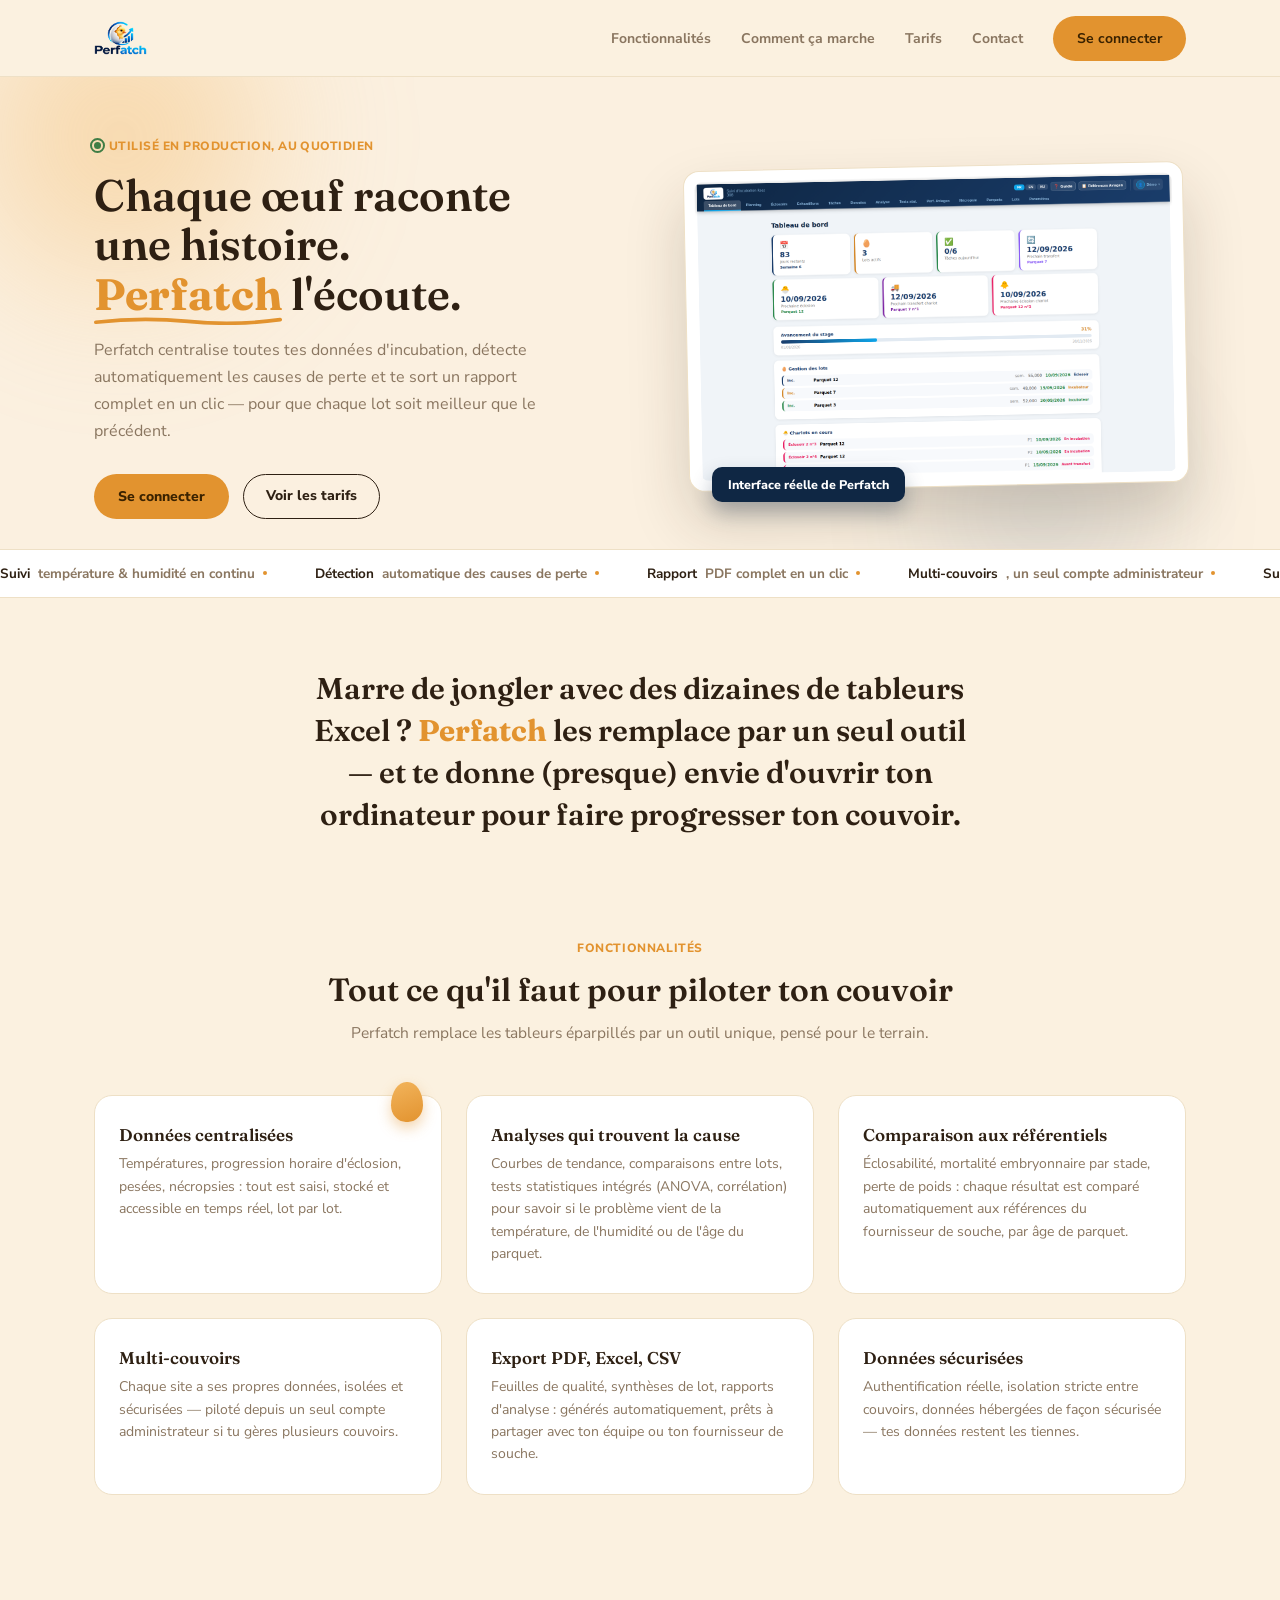
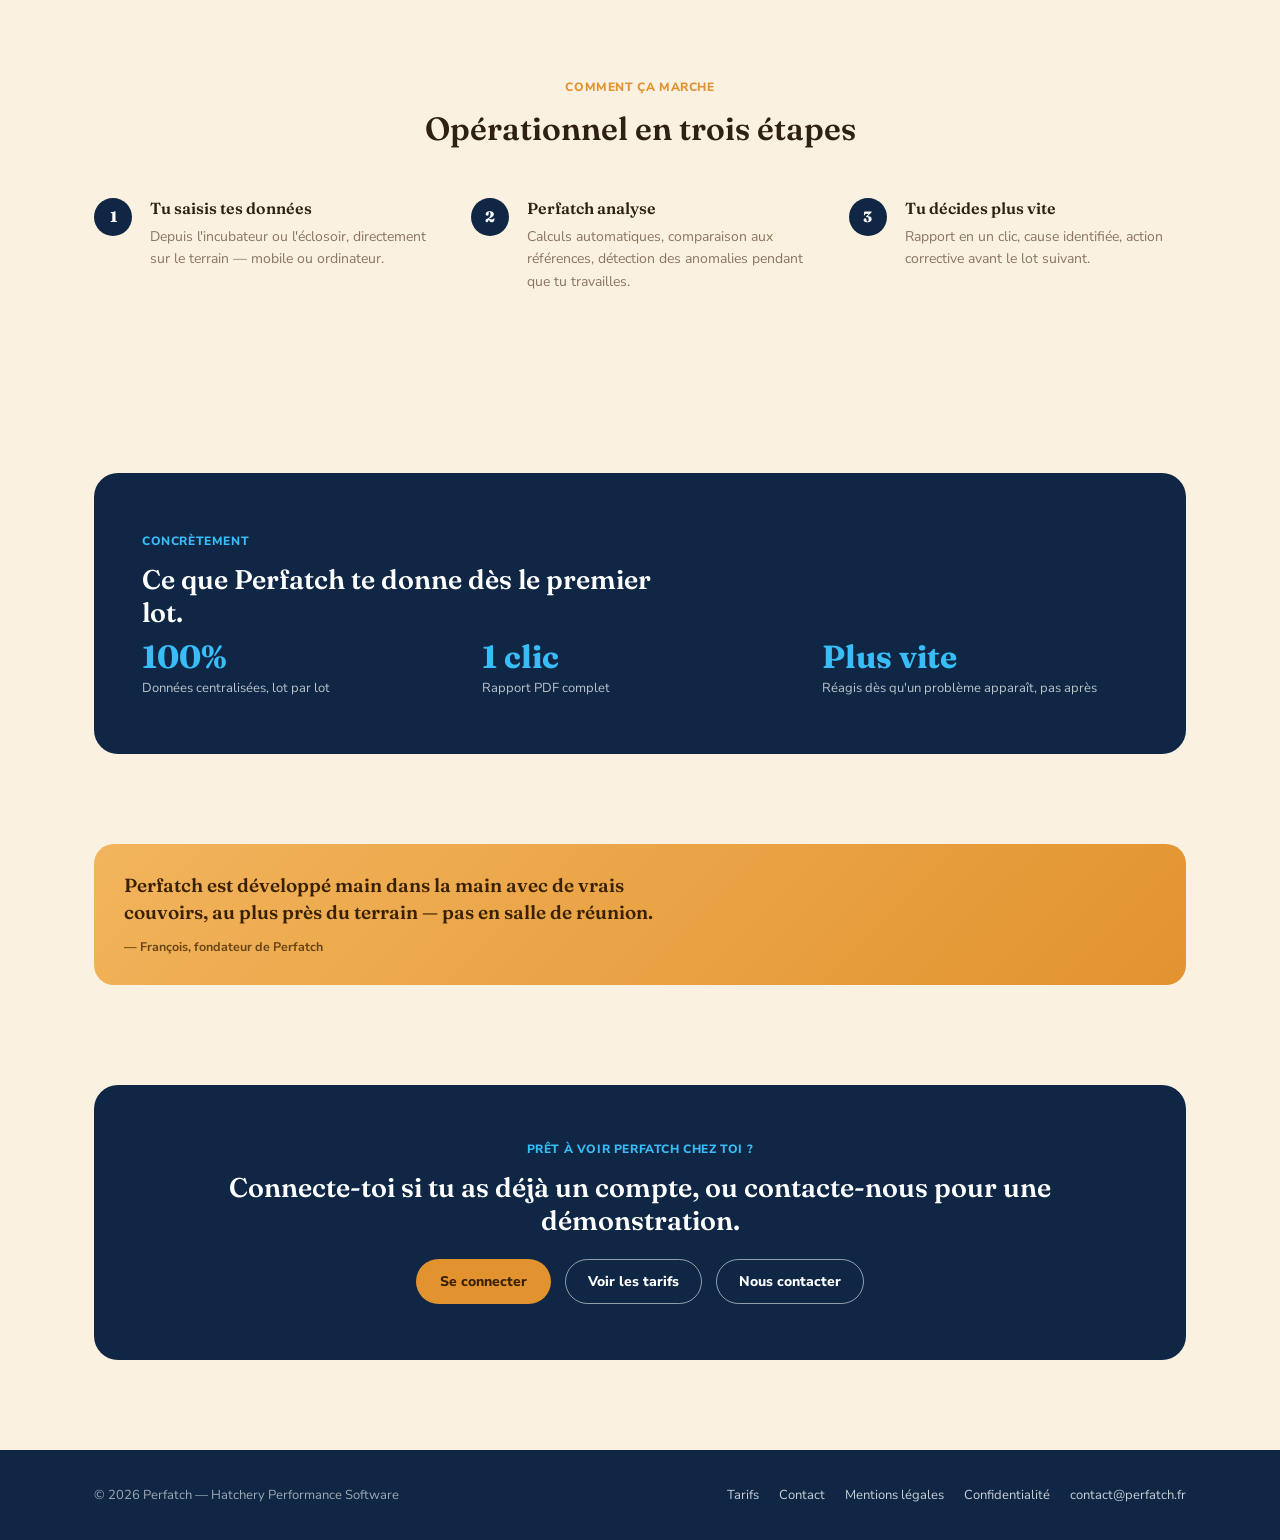
==== index.html @ d5c7ada2 "Recadre la vidéo hero (bandes noires supprimées) et allège le voile Les bandes noires étaient incrus" ====
<!DOCTYPE html>
<html lang="fr">
<head>
<meta charset="UTF-8" />
<meta name="viewport" content="width=device-width, initial-scale=1.0" />
<title>Perfatch — Logiciel de performance pour couvoirs</title>
<meta name="description" content="Perfatch aide les couvoirs à piloter leur éclosabilité, détecter les causes de perte et améliorer leur rentabilité." />
<link rel="icon" type="image/png" href="/assets/logo/favicon.png" />
<link rel="preconnect" href="https://fonts.googleapis.com">
<link rel="stylesheet" href="https://fonts.googleapis.com/css2?family=Fraunces:opsz,wght@9..144,500;9..144,600;9..144,700&family=Nunito+Sans:wght@400;600;700;800&display=swap">
<link rel="stylesheet" href="/assets/css/site.css">
<style>
  .hero{position:relative;padding:56px 0 30px;overflow:hidden;}
  .hero-video{position:absolute;top:50%;left:50%;width:100%;height:100%;object-fit:cover;transform:translate(-50%,-50%) scale(1.2);z-index:0;}
  .hero-overlay{position:absolute;inset:0;background:rgba(251,241,224,0.55);z-index:1;}
  .hero-grid{display:grid;grid-template-columns:1.05fr 0.95fr;gap:40px;align-items:center;position:relative;z-index:3;}
  .glow{position:absolute;border-radius:50%;filter:blur(60px);z-index:2;opacity:.5;pointer-events:none;}
  .glow-1{width:440px;height:440px;background:radial-gradient(circle, var(--amber2) 0%, transparent 70%);top:-160px;left:-100px;}
  .glow-2{width:320px;height:320px;background:radial-gradient(circle, var(--navy2) 0%, transparent 72%);bottom:-120px;right:6%;opacity:.16;}
  .hero h1{font-weight:600;font-size:44px;line-height:1.12;margin:16px 0 18px 0;max-width:540px;text-wrap:balance;}
  .hero h1 .hl{position:relative;color:var(--amber);font-weight:700;}
  .hero h1 .hl svg{position:absolute;left:0;bottom:-4px;width:100%;height:9px;}
  .hero .lead{font-size:16px;line-height:1.7;color:var(--sub);max-width:460px;margin:0 0 28px 0;}
  .hero .cta-row{display:flex;gap:14px;flex-wrap:wrap;}
  .shot-wrap{position:relative;}
  .shot{background:var(--surface);border:1px solid var(--line);border-radius:16px;padding:10px;box-shadow:0 30px 60px rgba(46,32,19,0.18);transform:rotate(-1.2deg);}
  .shot img{width:100%;display:block;border-radius:9px;}
  .shot-badge{position:absolute;bottom:-16px;left:26px;background:var(--navy);color:#fff;font-weight:800;font-size:12.5px;padding:9px 16px;border-radius:10px;box-shadow:0 10px 20px rgba(15,39,68,0.3);}

  .features{display:grid;grid-template-columns:repeat(3,1fr);gap:24px;}
  .steps{display:grid;grid-template-columns:repeat(3,1fr);gap:40px;margin-top:10px;}
  .step{position:relative;padding-left:56px;}
  .step .num{position:absolute;left:0;top:0;width:38px;height:38px;border-radius:50%;background:var(--navy);color:#fff;display:flex;align-items:center;justify-content:center;font-weight:800;font-size:15px;font-family:'Fraunces',serif;}
  .step h4{font-size:16px;font-weight:600;color:var(--ink);margin:0 0 8px 0;font-family:'Fraunces',serif;}
  .step p{color:var(--sub);font-size:14px;line-height:1.6;margin:0;}

  .band .stats{display:grid;grid-template-columns:repeat(3,1fr);gap:24px;margin-top:8px;}
  .band .stat b{display:block;font-family:'Fraunces',serif;font-weight:700;font-size:32px;color:var(--cyan);}
  .band .stat span{font-size:13px;color:rgba(255,255,255,0.72);}

  @media (max-width:860px){
    .hero-grid{grid-template-columns:1fr;}
    .hero h1{font-size:32px;}
    .shot{transform:none;margin-top:8px;}
    .features,.steps{grid-template-columns:1fr;}
    .band .stats{grid-template-columns:1fr;gap:20px;}
  }
</style>
</head>
<body>

<header class="site-hd">
  <div class="wrap">
    <a class="logo" href="#top">
      <img src="/assets/logo/logo-header.png" alt="Perfatch" />
    </a>
    <nav class="links" id="navLinks">
      <a href="#fonctionnalites">Fonctionnalités</a>
      <a href="#comment-ca-marche">Comment ça marche</a>
      <a href="/tarifs.html">Tarifs</a>
      <a href="/contact.html">Contact</a>
      <a class="btn-warm" href="https://perfatch.fr">Se connecter</a>
    </nav>
    <button class="navToggle" id="navToggle" aria-label="Menu">☰</button>
  </div>
</header>

<div id="top" class="hero">
  <video class="hero-video" id="heroVideo" autoplay muted loop playsinline>
    <source src="/assets/hero-video.mp4" type="video/mp4" />
  </video>
  <div class="hero-overlay"></div>
  <div class="glow glow-1"></div>
  <div class="glow glow-2"></div>
  <div class="wrap hero-grid">
    <div>
      <span class="tag-live"><span class="live-dot"></span>Utilisé en production, au quotidien</span>
      <h1>Chaque œuf raconte une histoire. <span class="hl">Perfatch<svg viewBox="0 0 200 10" preserveAspectRatio="none"><path d="M2,7 Q50,1 100,6 T198,4" fill="none" stroke="#E2932F" stroke-width="4" stroke-linecap="round"/></svg></span> l'écoute.</h1>
      <p class="lead">Perfatch centralise toutes tes données d'incubation, détecte automatiquement les causes de perte et te sort un rapport complet en un clic — pour que chaque lot soit meilleur que le précédent.</p>
      <div class="cta-row">
        <a class="btn-warm" href="https://perfatch.fr">Se connecter</a>
        <a class="btn-outline" href="/tarifs.html">Voir les tarifs</a>
      </div>
    </div>
    <div class="shot-wrap reveal">
      <div class="shot"><img src="/assets/screenshots/dashboard.png" alt="Tableau de bord Perfatch" /></div>
      <div class="shot-badge">Interface réelle de Perfatch</div>
    </div>
  </div>
</div>

<div class="marquee">
  <div class="marquee-track">
    <span><b>Suivi</b> température &amp; humidité en continu<span class="dot-sep"></span></span>
    <span><b>Détection</b> automatique des causes de perte<span class="dot-sep"></span></span>
    <span><b>Rapport</b> PDF complet en un clic<span class="dot-sep"></span></span>
    <span><b>Multi-couvoirs</b>, un seul compte administrateur<span class="dot-sep"></span></span>
    <span><b>Suivi</b> température &amp; humidité en continu<span class="dot-sep"></span></span>
    <span><b>Détection</b> automatique des causes de perte<span class="dot-sep"></span></span>
    <span><b>Rapport</b> PDF complet en un clic<span class="dot-sep"></span></span>
    <span><b>Multi-couvoirs</b>, un seul compte administrateur<span class="dot-sep"></span></span>
  </div>
</div>

<section style="padding:70px 0 10px;">
  <div class="wrap" style="max-width:820px;">
    <h2 class="reveal" style="text-align:center;font-size:30px;font-weight:600;line-height:1.4;margin:0;text-wrap:balance;">
      Marre de jongler avec des dizaines de tableurs Excel ? <span style="color:var(--amber);font-weight:700;">Perfatch</span> les remplace par un seul outil — et te donne (presque) envie d'ouvrir ton ordinateur pour faire progresser ton couvoir.
    </h2>
  </div>
</section>

<section id="fonctionnalites">
  <div class="wrap">
    <div class="section-head reveal">
      <span class="eyebrow">Fonctionnalités</span>
      <h2>Tout ce qu'il faut pour piloter ton couvoir</h2>
      <p>Perfatch remplace les tableurs éparpillés par un outil unique, pensé pour le terrain.</p>
    </div>
    <div class="features">
      <div class="card reveal" style="transition-delay:0ms;">
        <div class="egg-accent"></div>
        <h3>Données centralisées</h3>
        <p>Températures, progression horaire d'éclosion, pesées, nécropsies : tout est saisi, stocké et accessible en temps réel, lot par lot.</p>
      </div>
      <div class="card reveal" style="transition-delay:80ms;">
        <h3>Analyses qui trouvent la cause</h3>
        <p>Courbes de tendance, comparaisons entre lots, tests statistiques intégrés (ANOVA, corrélation) pour savoir si le problème vient de la température, de l'humidité ou de l'âge du parquet.</p>
      </div>
      <div class="card reveal" style="transition-delay:160ms;">
        <h3>Comparaison aux référentiels</h3>
        <p>Éclosabilité, mortalité embryonnaire par stade, perte de poids : chaque résultat est comparé automatiquement aux références du fournisseur de souche, par âge de parquet.</p>
      </div>
      <div class="card reveal" style="transition-delay:0ms;">
        <h3>Multi-couvoirs</h3>
        <p>Chaque site a ses propres données, isolées et sécurisées — piloté depuis un seul compte administrateur si tu gères plusieurs couvoirs.</p>
      </div>
      <div class="card reveal" style="transition-delay:80ms;">
        <h3>Export PDF, Excel, CSV</h3>
        <p>Feuilles de qualité, synthèses de lot, rapports d'analyse : générés automatiquement, prêts à partager avec ton équipe ou ton fournisseur de souche.</p>
      </div>
      <div class="card reveal" style="transition-delay:160ms;">
        <h3>Données sécurisées</h3>
        <p>Authentification réelle, isolation stricte entre couvoirs, données hébergées de façon sécurisée — tes données restent les tiennes.</p>
      </div>
    </div>
  </div>
</section>

<section id="comment-ca-marche">
  <div class="wrap">
    <div class="section-head reveal">
      <span class="eyebrow">Comment ça marche</span>
      <h2>Opérationnel en trois étapes</h2>
    </div>
    <div class="steps">
      <div class="step reveal" style="transition-delay:0ms;">
        <div class="num">1</div>
        <h4>Tu saisis tes données</h4>
        <p>Depuis l'incubateur ou l'éclosoir, directement sur le terrain — mobile ou ordinateur.</p>
      </div>
      <div class="step reveal" style="transition-delay:90ms;">
        <div class="num">2</div>
        <h4>Perfatch analyse</h4>
        <p>Calculs automatiques, comparaison aux références, détection des anomalies pendant que tu travailles.</p>
      </div>
      <div class="step reveal" style="transition-delay:180ms;">
        <div class="num">3</div>
        <h4>Tu décides plus vite</h4>
        <p>Rapport en un clic, cause identifiée, action corrective avant le lot suivant.</p>
      </div>
    </div>
  </div>
</section>

<section>
  <div class="wrap">
    <div class="band reveal">
      <span class="eyebrow">Concrètement</span>
      <h2 style="font-size:27px;max-width:520px;margin:0 0 8px 0;">Ce que Perfatch te donne dès le premier lot.</h2>
      <div class="stats">
        <div class="stat"><b>100%</b><span>Données centralisées, lot par lot</span></div>
        <div class="stat"><b>1 clic</b><span>Rapport PDF complet</span></div>
        <div class="stat"><b>Plus vite</b><span>Réagis dès qu'un problème apparaît, pas après</span></div>
      </div>
    </div>
  </div>
</section>

<section style="padding-top:0;">
  <div class="wrap">
    <div class="quote-box reveal">
      <p>Perfatch est développé main dans la main avec de vrais couvoirs, au plus près du terrain — pas en salle de réunion.</p>
      <span>— François, fondateur de Perfatch</span>
    </div>
  </div>
</section>

<section id="contact" style="padding-top:10px;">
  <div class="wrap">
    <div class="band reveal" style="text-align:center;">
      <span class="eyebrow" style="display:block;">Prêt à voir Perfatch chez toi ?</span>
      <h2 style="font-size:27px;margin:0 0 12px 0;">Connecte-toi si tu as déjà un compte, ou contacte-nous pour une démonstration.</h2>
      <div class="cta-row" style="justify-content:center;display:flex;gap:14px;flex-wrap:wrap;margin-top:22px;">
        <a class="btn-warm" href="https://perfatch.fr">Se connecter</a>
        <a class="btn-outline on-navy" href="/tarifs.html">Voir les tarifs</a>
        <a class="btn-outline on-navy" href="/contact.html">Nous contacter</a>
      </div>
    </div>
  </div>
</section>

<footer class="site-ft">
  <div class="wrap">
    <span>© <span class="js-year"></span> Perfatch — Hatchery Performance Software</span>
    <div style="display:flex;gap:20px;align-items:center;flex-wrap:wrap;">
      <a href="/tarifs.html">Tarifs</a>
      <a href="/contact.html">Contact</a>
      <a href="/mentions-legales.html">Mentions légales</a>
      <a href="/confidentialite.html">Confidentialité</a>
      <a href="mailto:contact@perfatch.fr">contact@perfatch.fr</a>
    </div>
  </div>
</footer>

<script src="/assets/js/site.js"></script>
<script>
  var heroVideo = document.getElementById('heroVideo');
  if (heroVideo) {
    heroVideo.playbackRate = 0.25;
    heroVideo.addEventListener('loadedmetadata', function(){ heroVideo.playbackRate = 0.25; });
  }
</script>
</body>
</html>
---- assets/css/site.css ----
:root{
  --bg:#FBF1E0; --surface:#FFFFFF; --ink:#2E2013; --sub:#8A7660;
  --line:#EEE0C6; --amber:#E2932F; --amber2:#F2B45C;
  --navy:#0F2744; --navy2:#1A3D6B; --cyan:#38BDF8; --good:#3F7D45;
  --danger:#B3432E;
}
*{box-sizing:border-box;}
html{scroll-behavior:smooth;}
body{
  margin:0; background:var(--bg); color:var(--ink);
  font-family:'Nunito Sans',system-ui,-apple-system,Arial,sans-serif;
  -webkit-font-smoothing:antialiased;
}
h1,h2,h3,h4{font-family:'Fraunces',serif;}
a{color:inherit;}
img{max-width:100%;display:block;}
.wrap{max-width:1140px;margin:0 auto;padding:0 24px;}

/* ---------- Reveal on scroll ---------- */
.reveal{opacity:0;transform:translateY(20px);transition:opacity .65s cubic-bezier(.22,.61,.36,1), transform .65s cubic-bezier(.22,.61,.36,1);}
.reveal.in{opacity:1;transform:translateY(0);}
@media (prefers-reduced-motion: reduce){
  .reveal{transition:none !important;opacity:1 !important;transform:none !important;}
}

/* ---------- Header ---------- */
header.site-hd{position:sticky;top:0;left:0;right:0;z-index:100;background:rgba(251,241,224,0.9);backdrop-filter:blur(10px);border-bottom:1px solid var(--line);}
header.site-hd .wrap{display:flex;align-items:center;justify-content:space-between;height:76px;}
.logo{display:flex;align-items:center;text-decoration:none;}
.logo img{height:34px;display:block;}
nav.links{display:flex;align-items:center;gap:30px;}
nav.links a{color:var(--sub);text-decoration:none;font-size:14px;font-weight:700;}
nav.links a:hover{color:var(--ink);}
.navToggle{display:none;background:none;border:none;color:var(--ink);font-size:24px;cursor:pointer;}

/* ---------- Buttons ---------- */
.btn-warm{background:var(--amber);color:#3A2200 !important;padding:13px 24px;border-radius:999px;font-weight:800;font-size:14px;text-decoration:none;display:inline-block;border:none;cursor:pointer;transition:background .15s, transform .15s;font-family:inherit;}
.btn-warm:hover{background:var(--amber2);transform:translateY(-1px);}
.btn-outline{border:1.5px solid var(--ink);color:var(--ink) !important;padding:11.5px 22px;border-radius:999px;font-weight:800;font-size:14px;text-decoration:none;display:inline-block;background:transparent;cursor:pointer;transition:background .15s;font-family:inherit;}
.btn-outline:hover{background:rgba(46,32,19,0.06);}
.btn-outline.on-navy{border-color:rgba(255,255,255,0.55);color:#fff !important;}
.btn-outline.on-navy:hover{background:rgba(255,255,255,0.1);}

/* ---------- Sections / headings ---------- */
section{padding:90px 0;}
.section-head{max-width:640px;margin:0 auto 50px auto;text-align:center;}
.section-head .eyebrow{color:var(--amber);}
.section-head h2{font-size:32px;font-weight:600;color:var(--ink);margin:0 0 12px 0;text-wrap:balance;}
.section-head p{color:var(--sub);font-size:15.5px;line-height:1.6;margin:0;}
.eyebrow{display:inline-block;font-size:12px;font-weight:800;letter-spacing:0.05em;text-transform:uppercase;margin-bottom:14px;}

/* ---------- Cards ---------- */
.card{background:var(--surface);border:1px solid var(--line);border-radius:18px;padding:28px 24px;transition:transform .2s ease, box-shadow .2s ease, border-color .2s ease;position:relative;}
.card:hover{transform:translateY(-4px);box-shadow:0 16px 30px rgba(46,32,19,0.12);border-color:var(--amber);}
.card h3{font-size:17px;font-weight:600;margin:0 0 8px 0;}
.card p{color:var(--sub);font-size:14px;line-height:1.6;margin:0;}
.egg-accent{position:absolute;top:-14px;right:18px;width:32px;height:40px;border-radius:48% 48% 46% 46% / 58% 58% 42% 42%;background:linear-gradient(160deg,var(--amber2),var(--amber));box-shadow:0 6px 14px rgba(226,147,47,0.4);}

/* ---------- Bold navy band ---------- */
.band{background:var(--navy);color:#fff;border-radius:24px;padding:56px 48px;}
.band .eyebrow{color:var(--cyan);}
.band h2,.band h3{color:#fff;font-weight:600;}
.band p{color:rgba(255,255,255,0.75);}

/* ---------- Marquee ---------- */
.marquee{border-top:1px solid var(--line);border-bottom:1px solid var(--line);background:var(--surface);overflow:hidden;}
.marquee-track{display:flex;gap:48px;white-space:nowrap;padding:14px 0;animation:scroll 26s linear infinite;width:max-content;}
.marquee-track span{font-size:13.5px;font-weight:700;color:var(--sub);display:inline-flex;align-items:center;gap:8px;}
.marquee-track span b{color:var(--ink);}
.marquee-track .dot-sep{width:4px;height:4px;border-radius:50%;background:var(--amber);flex:none;}
@keyframes scroll{from{transform:translateX(0);}to{transform:translateX(-50%);}}
@media (prefers-reduced-motion: reduce){ .marquee-track{animation:none;} }

/* ---------- Live tag ---------- */
.tag-live{font-size:12px;font-weight:800;letter-spacing:0.04em;color:var(--amber);text-transform:uppercase;display:inline-flex;align-items:center;gap:8px;}
.live-dot{width:7px;height:7px;border-radius:50%;background:var(--good);position:relative;flex:none;}
.live-dot::after{content:"";position:absolute;inset:-4px;border-radius:50%;border:2px solid var(--good);animation:ping 1.8s ease-out infinite;}
@keyframes ping{0%{transform:scale(0.6);opacity:0.8;}100%{transform:scale(1.8);opacity:0;}}
@media (prefers-reduced-motion: reduce){ .live-dot::after{animation:none;} }

/* ---------- Note / quote boxes ---------- */
.note-box{background:#FFF6E6;border-left:3px solid var(--amber);border-radius:8px;padding:14px 18px;font-size:13px;color:#7a5219;}
.quote-box{padding:28px 30px;background:linear-gradient(135deg, var(--amber2), var(--amber));border-radius:20px;color:#3A2200;}
.quote-box p{font-family:'Fraunces',serif;font-size:19px;font-weight:600;line-height:1.4;margin:0 0 10px 0;text-wrap:balance;}
.quote-box span{font-size:12.5px;font-weight:700;opacity:0.75;}

/* ---------- Footer ---------- */
footer.site-ft{background:var(--navy);color:rgba(255,255,255,0.6);padding:36px 0;font-size:13px;}
footer.site-ft .wrap{display:flex;justify-content:space-between;align-items:center;flex-wrap:wrap;gap:16px;}
footer.site-ft a{color:rgba(255,255,255,0.78);text-decoration:none;}
footer.site-ft a:hover{color:#fff;}

/* ---------- Simple content pages (contact/tarifs/legales) ---------- */
.page-hd{padding:22px 0;border-bottom:1px solid var(--line);}
.page-hd .wrap{display:flex;align-items:center;justify-content:space-between;}
.page-hd .back{color:var(--sub);font-size:13.5px;font-weight:700;text-decoration:none;}
.page-hd .back:hover{color:var(--ink);}
main.page{padding:52px 0 90px;}
.page-narrow{max-width:760px;margin:0 auto;padding:0 24px;}
.page-narrow h1{color:var(--ink);font-size:30px;font-weight:600;margin:0 0 10px 0;}
.page-narrow h2{color:var(--ink);font-size:17px;font-weight:600;margin:32px 0 10px 0;}
.page-narrow p,.page-narrow li{color:var(--sub);font-size:14.5px;line-height:1.7;}
.page-narrow .lead{font-size:15.5px;margin:0 0 36px 0;}
.page-narrow table{width:100%;border-collapse:collapse;margin:16px 0;font-size:13px;}
.page-narrow th,.page-narrow td{text-align:left;padding:10px 12px;border-bottom:1px solid var(--line);color:var(--sub);}
.page-narrow th{color:var(--ink);font-weight:700;}

/* ---------- Form ---------- */
fieldset{border:1px solid var(--line);border-radius:16px;padding:24px 26px;margin:0 0 22px 0;background:var(--surface);}
legend{font-weight:800;color:var(--ink);font-size:15px;padding:0 6px;font-family:'Fraunces',serif;}
label{display:block;font-size:13px;font-weight:700;color:var(--ink);margin:16px 0 6px 0;}
label:first-of-type{margin-top:4px;}
.hint{font-weight:400;color:var(--sub);font-size:12px;}
input[type=text],input[type=email],input[type=tel],input[type=number],textarea{
  width:100%;padding:11px 13px;border:1px solid var(--line);border-radius:8px;font-size:14px;
  font-family:inherit;color:var(--ink);background:#FFFDF8;
}
input:focus,textarea:focus{outline:2px solid var(--amber);outline-offset:1px;}
textarea{resize:vertical;min-height:120px;}
.radio-row{display:flex;flex-direction:column;gap:10px;}
.radio-opt{display:flex;align-items:flex-start;gap:10px;font-size:14px;color:var(--ink);font-weight:500;cursor:pointer;}
.radio-opt input{margin-top:3px;}
.grid2{display:grid;grid-template-columns:1fr 1fr;gap:0 20px;}
.conditional{border-left:3px solid var(--amber);padding-left:16px;margin-top:16px;display:none;}
.conditional.show{display:block;}

/* ---------- Pricing cards ---------- */
.price-card{background:var(--surface);border:1px solid var(--line);border-radius:18px;padding:28px 30px;margin-bottom:24px;display:flex;gap:22px;align-items:flex-start;flex-wrap:wrap;}
.price-num{flex:0 0 auto;width:52px;height:52px;border-radius:14px;background:var(--navy);color:#fff;display:flex;align-items:center;justify-content:center;font-weight:800;font-size:20px;font-family:'Fraunces',serif;}
.price-card .body{flex:1 1 260px;}
.price-card h2{margin:0 0 4px 0;font-size:13px;letter-spacing:0.5px;text-transform:uppercase;color:var(--ink);font-weight:800;font-family:'Nunito Sans',sans-serif;}
.price-card p{margin:8px 0 0 0;color:var(--sub);font-size:14px;line-height:1.6;}
.price-box{flex:0 0 auto;background:var(--bg);border:1px solid var(--line);border-radius:12px;padding:16px 26px;text-align:center;min-width:160px;}
.price-box .tag{color:var(--sub);font-size:11px;font-weight:700;letter-spacing:0.5px;text-transform:uppercase;}
.price-box .amount{color:var(--amber);font-size:24px;font-weight:800;margin-top:4px;font-family:'Fraunces',serif;}
.price-box .note{color:var(--sub);font-size:11px;margin-top:2px;}
.price-table th{background:var(--navy);color:#fff;font-size:12px;text-transform:uppercase;letter-spacing:0.4px;}
.price-table th:first-child{border-radius:8px 0 0 0;}
.price-table th:last-child{border-radius:0 8px 0 0;}
.price-table td.amount{color:var(--ink);font-weight:800;}

@media (max-width:860px){
  nav.links{position:fixed;top:76px;left:0;right:0;background:var(--bg);border-bottom:1px solid var(--line);flex-direction:column;align-items:flex-start;padding:20px 24px;gap:18px;display:none;}
  nav.links.open{display:flex;}
  .navToggle{display:block;}
  section{padding:60px 0;}
  .band{padding:40px 26px;}
  .grid2{grid-template-columns:1fr;}
}
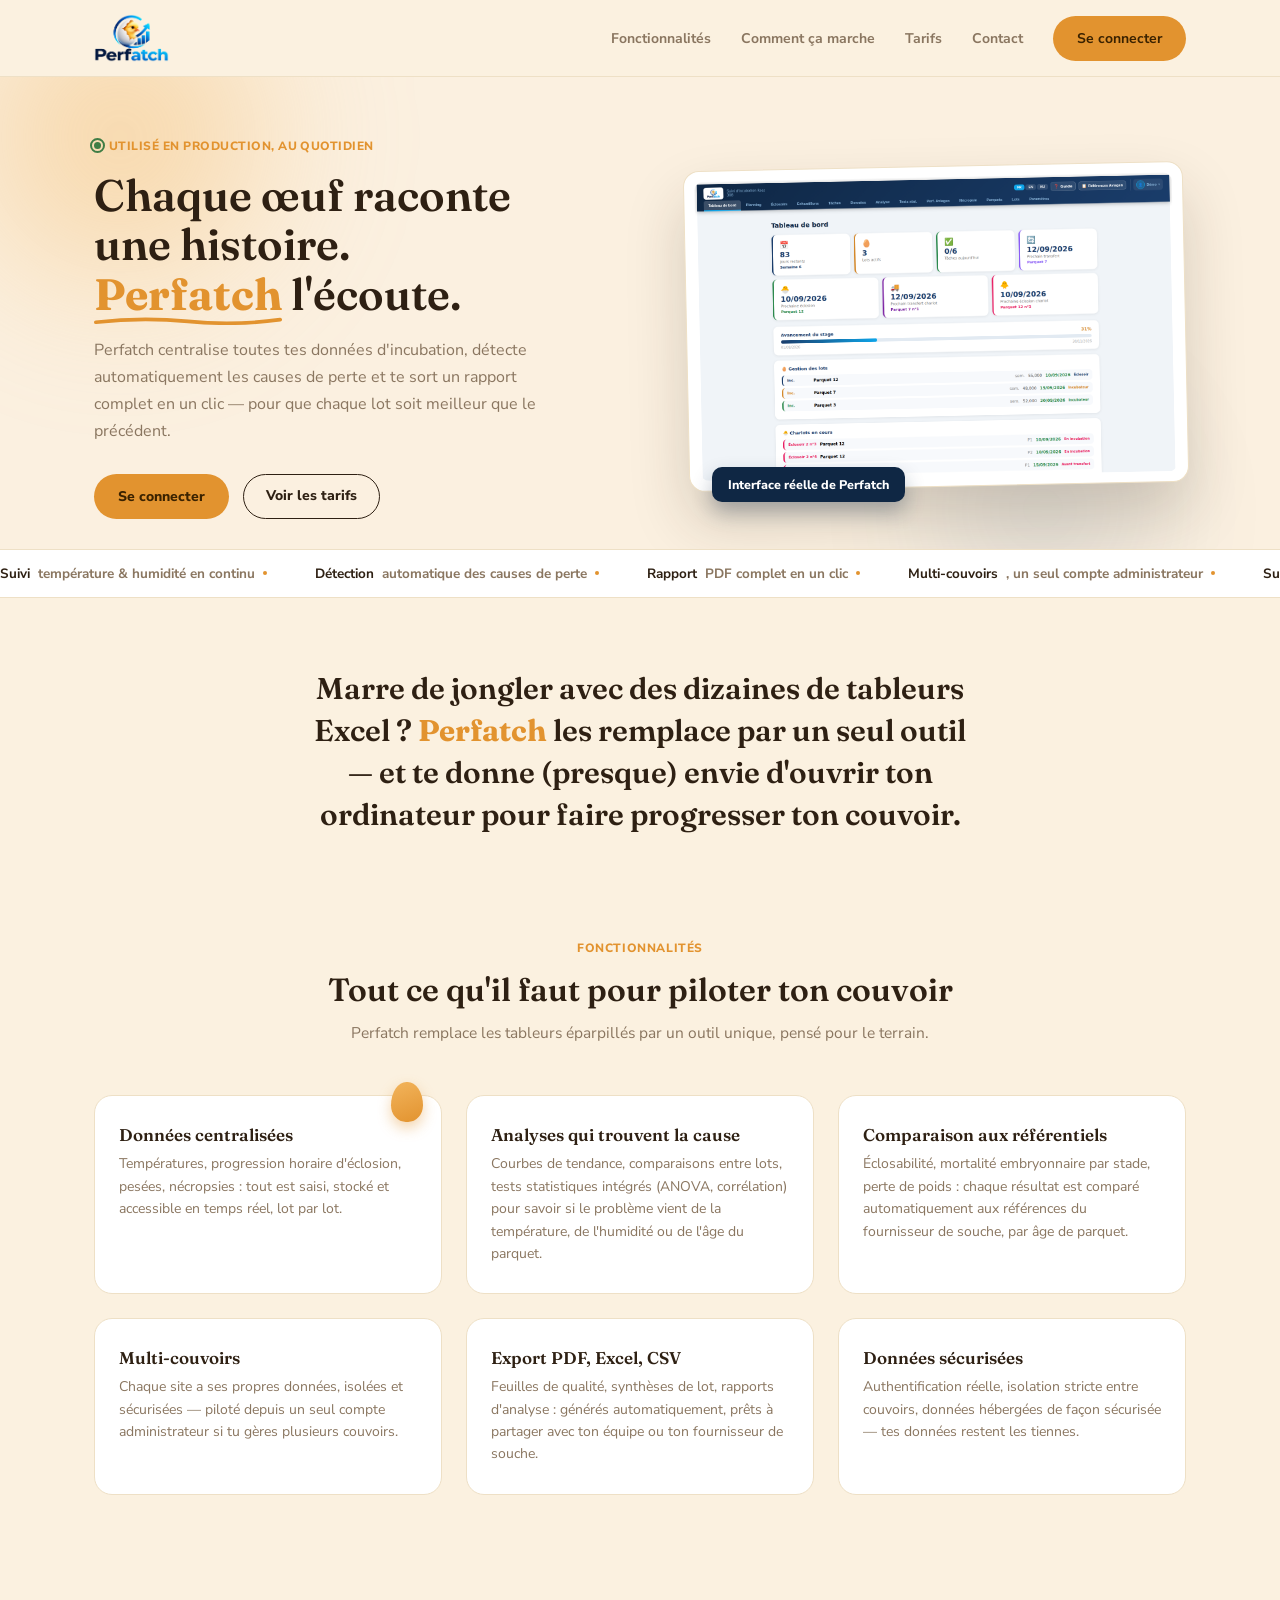
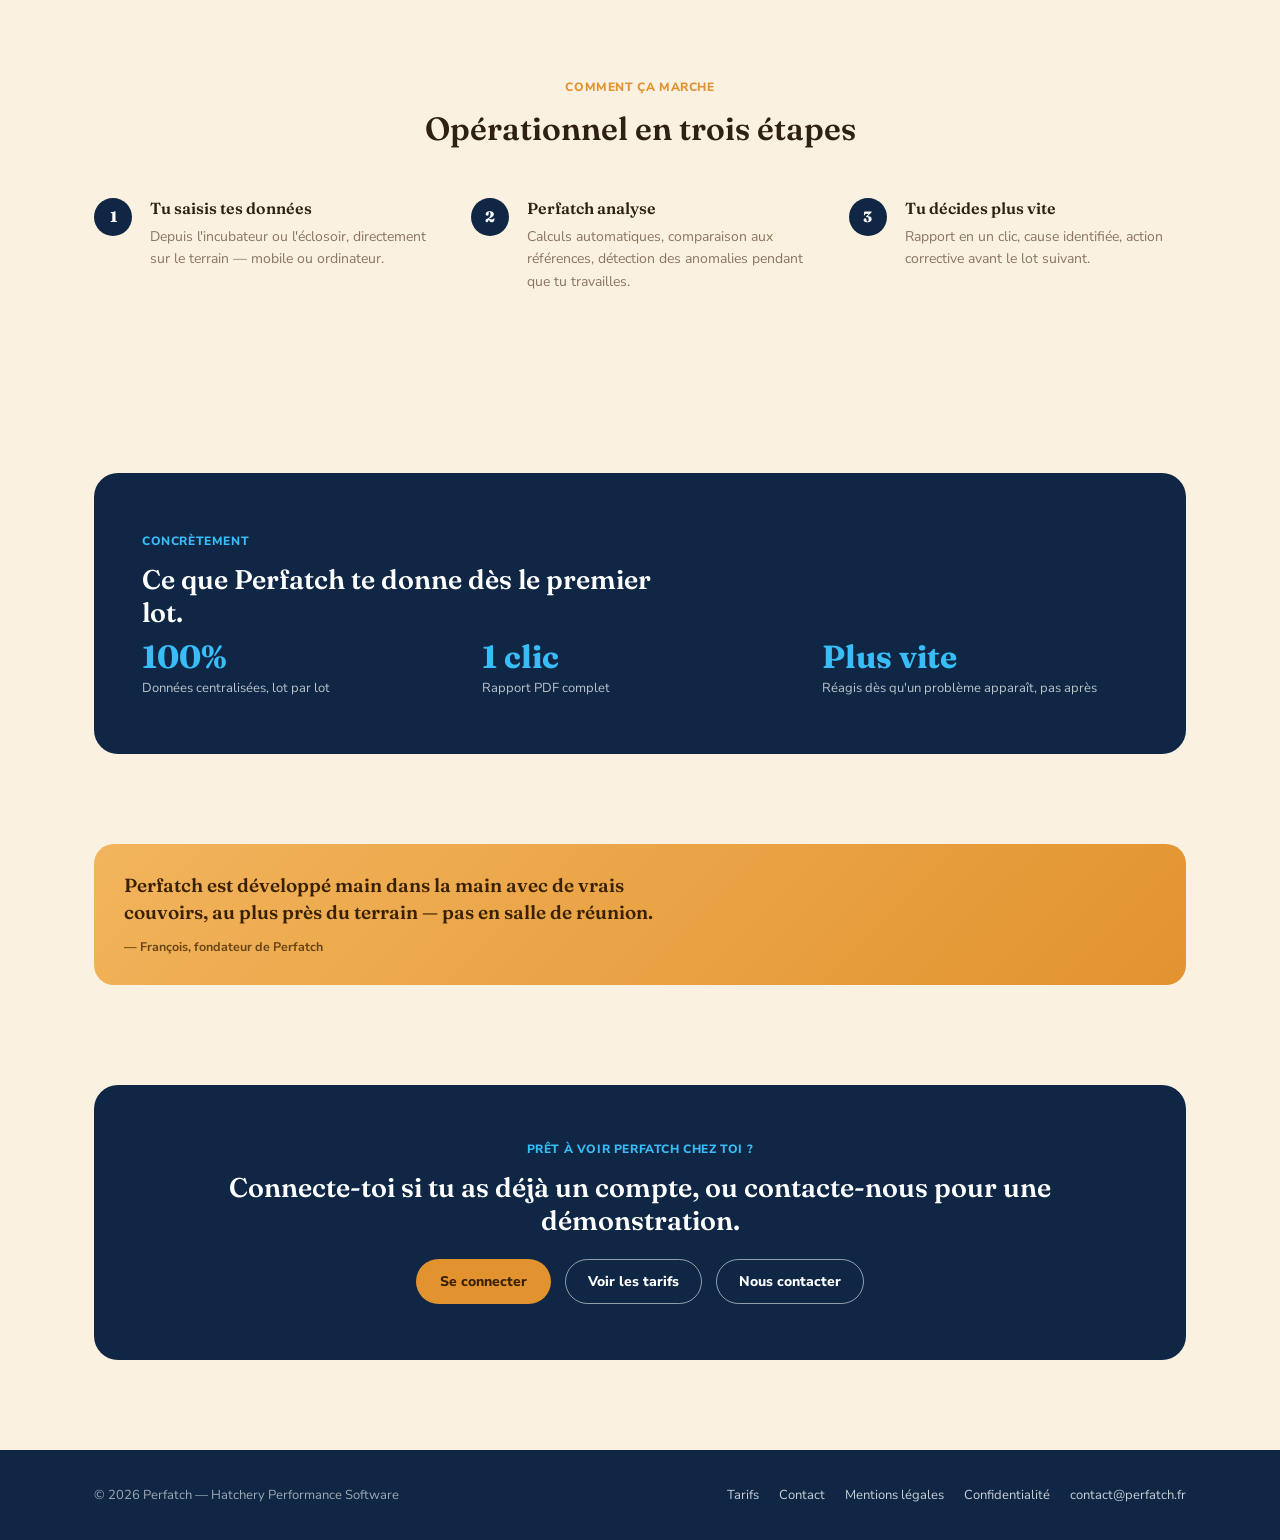
==== commit f869d9b9: "Logo plus grand, zoom vidéo réduit, URLs propres sans .html - Logo agrandi dans tous les en-têtes (3" ====
--- a/index.html
+++ b/index.html
@@ -11,7 +11,7 @@
 <link rel="stylesheet" href="/assets/css/site.css">
 <style>
   .hero{position:relative;padding:56px 0 30px;overflow:hidden;}
-  .hero-video{position:absolute;top:50%;left:50%;width:100%;height:100%;object-fit:cover;transform:translate(-50%,-50%) scale(1.2);z-index:0;}
+  .hero-video{position:absolute;top:50%;left:50%;width:100%;height:100%;object-fit:cover;transform:translate(-50%,-50%) scale(1.03);z-index:0;}
   .hero-overlay{position:absolute;inset:0;background:rgba(251,241,224,0.55);z-index:1;}
   .hero-grid{display:grid;grid-template-columns:1.05fr 0.95fr;gap:40px;align-items:center;position:relative;z-index:3;}
   .glow{position:absolute;border-radius:50%;filter:blur(60px);z-index:2;opacity:.5;pointer-events:none;}
@@ -57,8 +57,8 @@
     <nav class="links" id="navLinks">
       <a href="#fonctionnalites">Fonctionnalités</a>
       <a href="#comment-ca-marche">Comment ça marche</a>
-      <a href="/tarifs.html">Tarifs</a>
-      <a href="/contact.html">Contact</a>
+      <a href="/tarifs">Tarifs</a>
+      <a href="/contact">Contact</a>
       <a class="btn-warm" href="https://perfatch.fr">Se connecter</a>
     </nav>
     <button class="navToggle" id="navToggle" aria-label="Menu">☰</button>
@@ -79,7 +79,7 @@
       <p class="lead">Perfatch centralise toutes tes données d'incubation, détecte automatiquement les causes de perte et te sort un rapport complet en un clic — pour que chaque lot soit meilleur que le précédent.</p>
       <div class="cta-row">
         <a class="btn-warm" href="https://perfatch.fr">Se connecter</a>
-        <a class="btn-outline" href="/tarifs.html">Voir les tarifs</a>
+        <a class="btn-outline" href="/tarifs">Voir les tarifs</a>
       </div>
     </div>
     <div class="shot-wrap reveal">
@@ -203,8 +203,8 @@
       <h2 style="font-size:27px;margin:0 0 12px 0;">Connecte-toi si tu as déjà un compte, ou contacte-nous pour une démonstration.</h2>
       <div class="cta-row" style="justify-content:center;display:flex;gap:14px;flex-wrap:wrap;margin-top:22px;">
         <a class="btn-warm" href="https://perfatch.fr">Se connecter</a>
-        <a class="btn-outline on-navy" href="/tarifs.html">Voir les tarifs</a>
-        <a class="btn-outline on-navy" href="/contact.html">Nous contacter</a>
+        <a class="btn-outline on-navy" href="/tarifs">Voir les tarifs</a>
+        <a class="btn-outline on-navy" href="/contact">Nous contacter</a>
       </div>
     </div>
   </div>
@@ -214,10 +214,10 @@
   <div class="wrap">
     <span>© <span class="js-year"></span> Perfatch — Hatchery Performance Software</span>
     <div style="display:flex;gap:20px;align-items:center;flex-wrap:wrap;">
-      <a href="/tarifs.html">Tarifs</a>
-      <a href="/contact.html">Contact</a>
-      <a href="/mentions-legales.html">Mentions légales</a>
-      <a href="/confidentialite.html">Confidentialité</a>
+      <a href="/tarifs">Tarifs</a>
+      <a href="/contact">Contact</a>
+      <a href="/mentions-legales">Mentions légales</a>
+      <a href="/confidentialite">Confidentialité</a>
       <a href="mailto:contact@perfatch.fr">contact@perfatch.fr</a>
     </div>
   </div>
--- a/assets/css/site.css
+++ b/assets/css/site.css
@@ -27,7 +27,7 @@
 header.site-hd{position:sticky;top:0;left:0;right:0;z-index:100;background:rgba(251,241,224,0.9);backdrop-filter:blur(10px);border-bottom:1px solid var(--line);}
 header.site-hd .wrap{display:flex;align-items:center;justify-content:space-between;height:76px;}
 .logo{display:flex;align-items:center;text-decoration:none;}
-.logo img{height:34px;display:block;}
+.logo img{height:48px;display:block;}
 nav.links{display:flex;align-items:center;gap:30px;}
 nav.links a{color:var(--sub);text-decoration:none;font-size:14px;font-weight:700;}
 nav.links a:hover{color:var(--ink);}
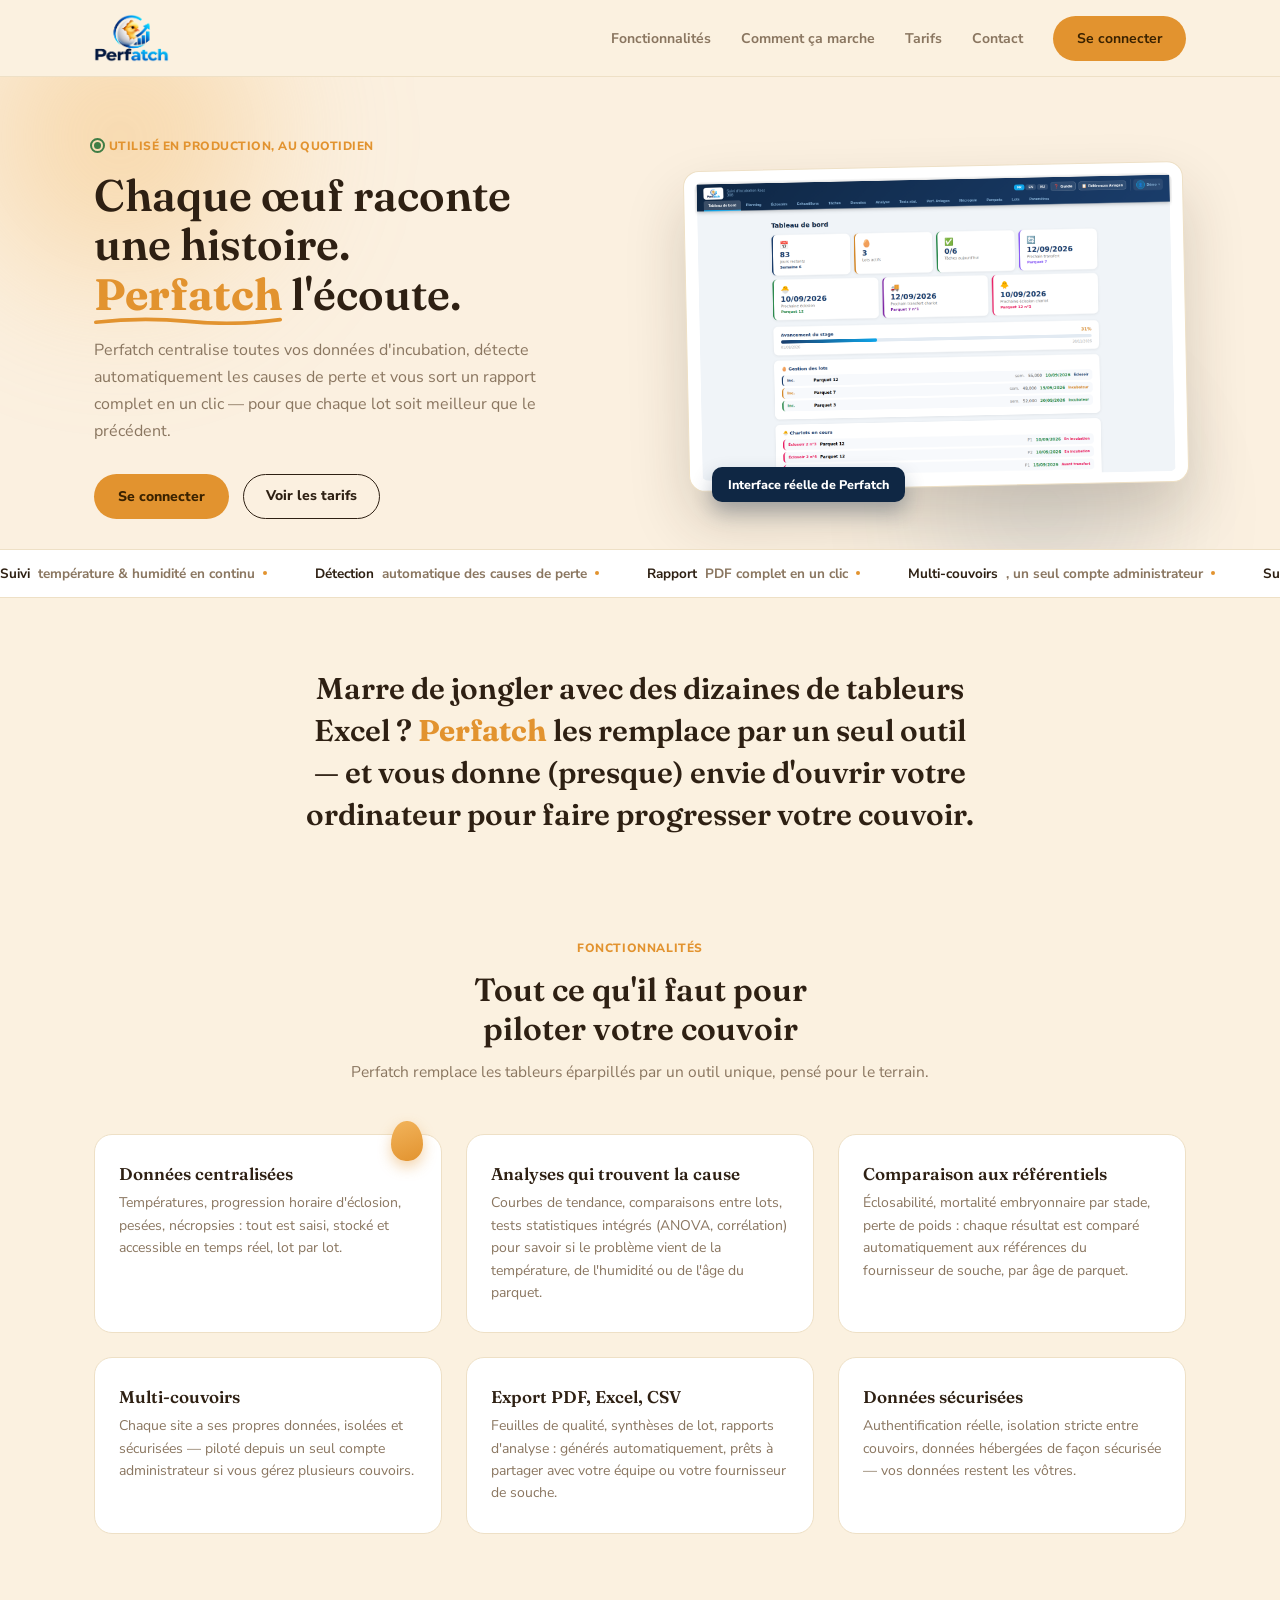
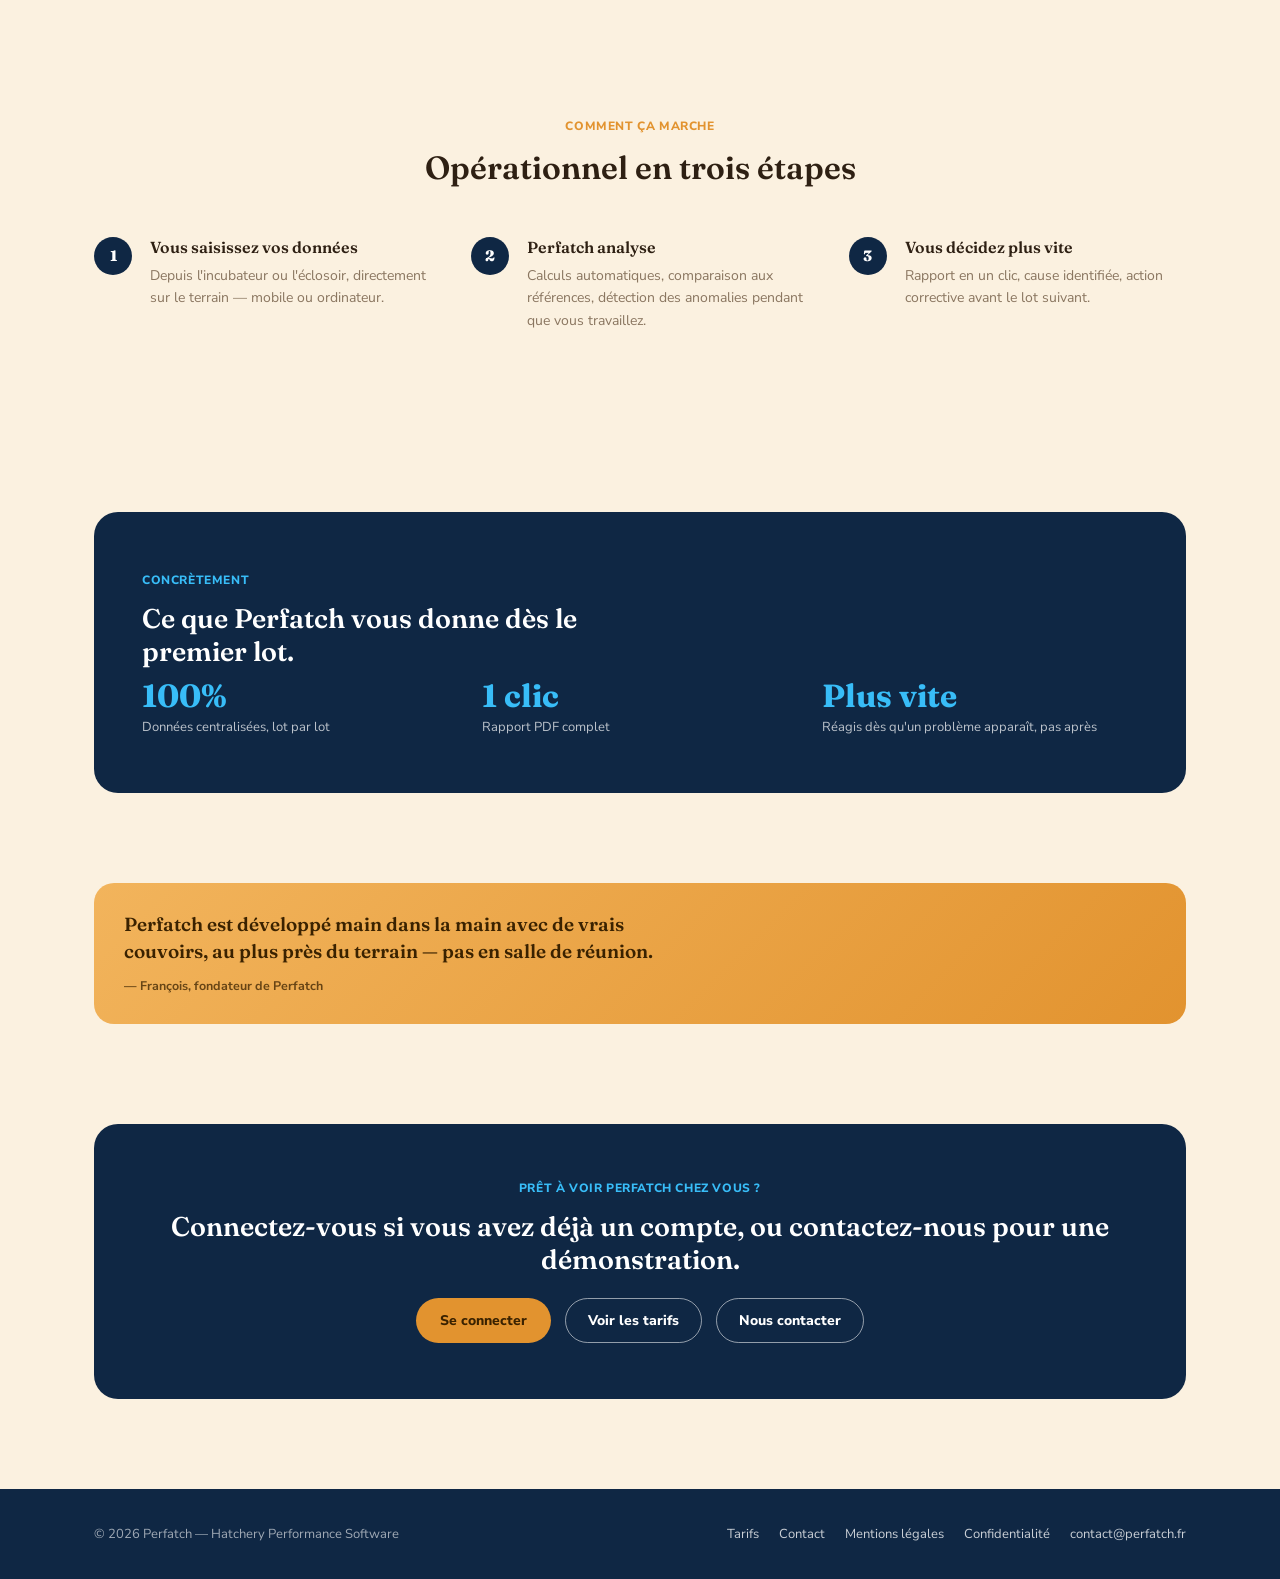
==== commit 11b4f6a9: "Passe tout le site au vouvoiement Contexte pro : remplace tutoiement par vouvoiement sur l'accueil, " ====
--- a/index.html
+++ b/index.html
@@ -39,6 +39,10 @@
   .band .stat span{font-size:13px;color:rgba(255,255,255,0.72);}
 
   @media (max-width:860px){
+    .hero{padding-top:230px;}
+    .hero-video{position:absolute;top:0;left:0;width:100%;height:230px;object-fit:cover;object-position:center 45%;transform:none;}
+    .hero-overlay{height:230px;background:linear-gradient(to bottom, rgba(251,241,224,0.25) 0%, rgba(251,241,224,0.55) 65%, var(--bg) 100%);}
+    .glow{display:none;}
     .hero-grid{grid-template-columns:1fr;}
     .hero h1{font-size:32px;}
     .shot{transform:none;margin-top:8px;}
@@ -76,7 +80,7 @@
     <div>
       <span class="tag-live"><span class="live-dot"></span>Utilisé en production, au quotidien</span>
       <h1>Chaque œuf raconte une histoire. <span class="hl">Perfatch<svg viewBox="0 0 200 10" preserveAspectRatio="none"><path d="M2,7 Q50,1 100,6 T198,4" fill="none" stroke="#E2932F" stroke-width="4" stroke-linecap="round"/></svg></span> l'écoute.</h1>
-      <p class="lead">Perfatch centralise toutes tes données d'incubation, détecte automatiquement les causes de perte et te sort un rapport complet en un clic — pour que chaque lot soit meilleur que le précédent.</p>
+      <p class="lead">Perfatch centralise toutes vos données d'incubation, détecte automatiquement les causes de perte et vous sort un rapport complet en un clic — pour que chaque lot soit meilleur que le précédent.</p>
       <div class="cta-row">
         <a class="btn-warm" href="https://perfatch.fr">Se connecter</a>
         <a class="btn-outline" href="/tarifs">Voir les tarifs</a>
@@ -105,7 +109,7 @@
 <section style="padding:70px 0 10px;">
   <div class="wrap" style="max-width:820px;">
     <h2 class="reveal" style="text-align:center;font-size:30px;font-weight:600;line-height:1.4;margin:0;text-wrap:balance;">
-      Marre de jongler avec des dizaines de tableurs Excel ? <span style="color:var(--amber);font-weight:700;">Perfatch</span> les remplace par un seul outil — et te donne (presque) envie d'ouvrir ton ordinateur pour faire progresser ton couvoir.
+      Marre de jongler avec des dizaines de tableurs Excel ? <span style="color:var(--amber);font-weight:700;">Perfatch</span> les remplace par un seul outil — et vous donne (presque) envie d'ouvrir votre ordinateur pour faire progresser votre couvoir.
     </h2>
   </div>
 </section>
@@ -114,7 +118,7 @@
   <div class="wrap">
     <div class="section-head reveal">
       <span class="eyebrow">Fonctionnalités</span>
-      <h2>Tout ce qu'il faut pour piloter ton couvoir</h2>
+      <h2>Tout ce qu'il faut pour piloter votre couvoir</h2>
       <p>Perfatch remplace les tableurs éparpillés par un outil unique, pensé pour le terrain.</p>
     </div>
     <div class="features">
@@ -133,15 +137,15 @@
       </div>
       <div class="card reveal" style="transition-delay:0ms;">
         <h3>Multi-couvoirs</h3>
-        <p>Chaque site a ses propres données, isolées et sécurisées — piloté depuis un seul compte administrateur si tu gères plusieurs couvoirs.</p>
+        <p>Chaque site a ses propres données, isolées et sécurisées — piloté depuis un seul compte administrateur si vous gérez plusieurs couvoirs.</p>
       </div>
       <div class="card reveal" style="transition-delay:80ms;">
         <h3>Export PDF, Excel, CSV</h3>
-        <p>Feuilles de qualité, synthèses de lot, rapports d'analyse : générés automatiquement, prêts à partager avec ton équipe ou ton fournisseur de souche.</p>
+        <p>Feuilles de qualité, synthèses de lot, rapports d'analyse : générés automatiquement, prêts à partager avec votre équipe ou votre fournisseur de souche.</p>
       </div>
       <div class="card reveal" style="transition-delay:160ms;">
         <h3>Données sécurisées</h3>
-        <p>Authentification réelle, isolation stricte entre couvoirs, données hébergées de façon sécurisée — tes données restent les tiennes.</p>
+        <p>Authentification réelle, isolation stricte entre couvoirs, données hébergées de façon sécurisée — vos données restent les vôtres.</p>
       </div>
     </div>
   </div>
@@ -156,17 +160,17 @@
     <div class="steps">
       <div class="step reveal" style="transition-delay:0ms;">
         <div class="num">1</div>
-        <h4>Tu saisis tes données</h4>
+        <h4>Vous saisissez vos données</h4>
         <p>Depuis l'incubateur ou l'éclosoir, directement sur le terrain — mobile ou ordinateur.</p>
       </div>
       <div class="step reveal" style="transition-delay:90ms;">
         <div class="num">2</div>
         <h4>Perfatch analyse</h4>
-        <p>Calculs automatiques, comparaison aux références, détection des anomalies pendant que tu travailles.</p>
+        <p>Calculs automatiques, comparaison aux références, détection des anomalies pendant que vous travaillez.</p>
       </div>
       <div class="step reveal" style="transition-delay:180ms;">
         <div class="num">3</div>
-        <h4>Tu décides plus vite</h4>
+        <h4>Vous décidez plus vite</h4>
         <p>Rapport en un clic, cause identifiée, action corrective avant le lot suivant.</p>
       </div>
     </div>
@@ -177,7 +181,7 @@
   <div class="wrap">
     <div class="band reveal">
       <span class="eyebrow">Concrètement</span>
-      <h2 style="font-size:27px;max-width:520px;margin:0 0 8px 0;">Ce que Perfatch te donne dès le premier lot.</h2>
+      <h2 style="font-size:27px;max-width:520px;margin:0 0 8px 0;">Ce que Perfatch vous donne dès le premier lot.</h2>
       <div class="stats">
         <div class="stat"><b>100%</b><span>Données centralisées, lot par lot</span></div>
         <div class="stat"><b>1 clic</b><span>Rapport PDF complet</span></div>
@@ -199,8 +203,8 @@
 <section id="contact" style="padding-top:10px;">
   <div class="wrap">
     <div class="band reveal" style="text-align:center;">
-      <span class="eyebrow" style="display:block;">Prêt à voir Perfatch chez toi ?</span>
-      <h2 style="font-size:27px;margin:0 0 12px 0;">Connecte-toi si tu as déjà un compte, ou contacte-nous pour une démonstration.</h2>
+      <span class="eyebrow" style="display:block;">Prêt à voir Perfatch chez vous ?</span>
+      <h2 style="font-size:27px;margin:0 0 12px 0;">Connectez-vous si vous avez déjà un compte, ou contactez-nous pour une démonstration.</h2>
       <div class="cta-row" style="justify-content:center;display:flex;gap:14px;flex-wrap:wrap;margin-top:22px;">
         <a class="btn-warm" href="https://perfatch.fr">Se connecter</a>
         <a class="btn-outline on-navy" href="/tarifs">Voir les tarifs</a>
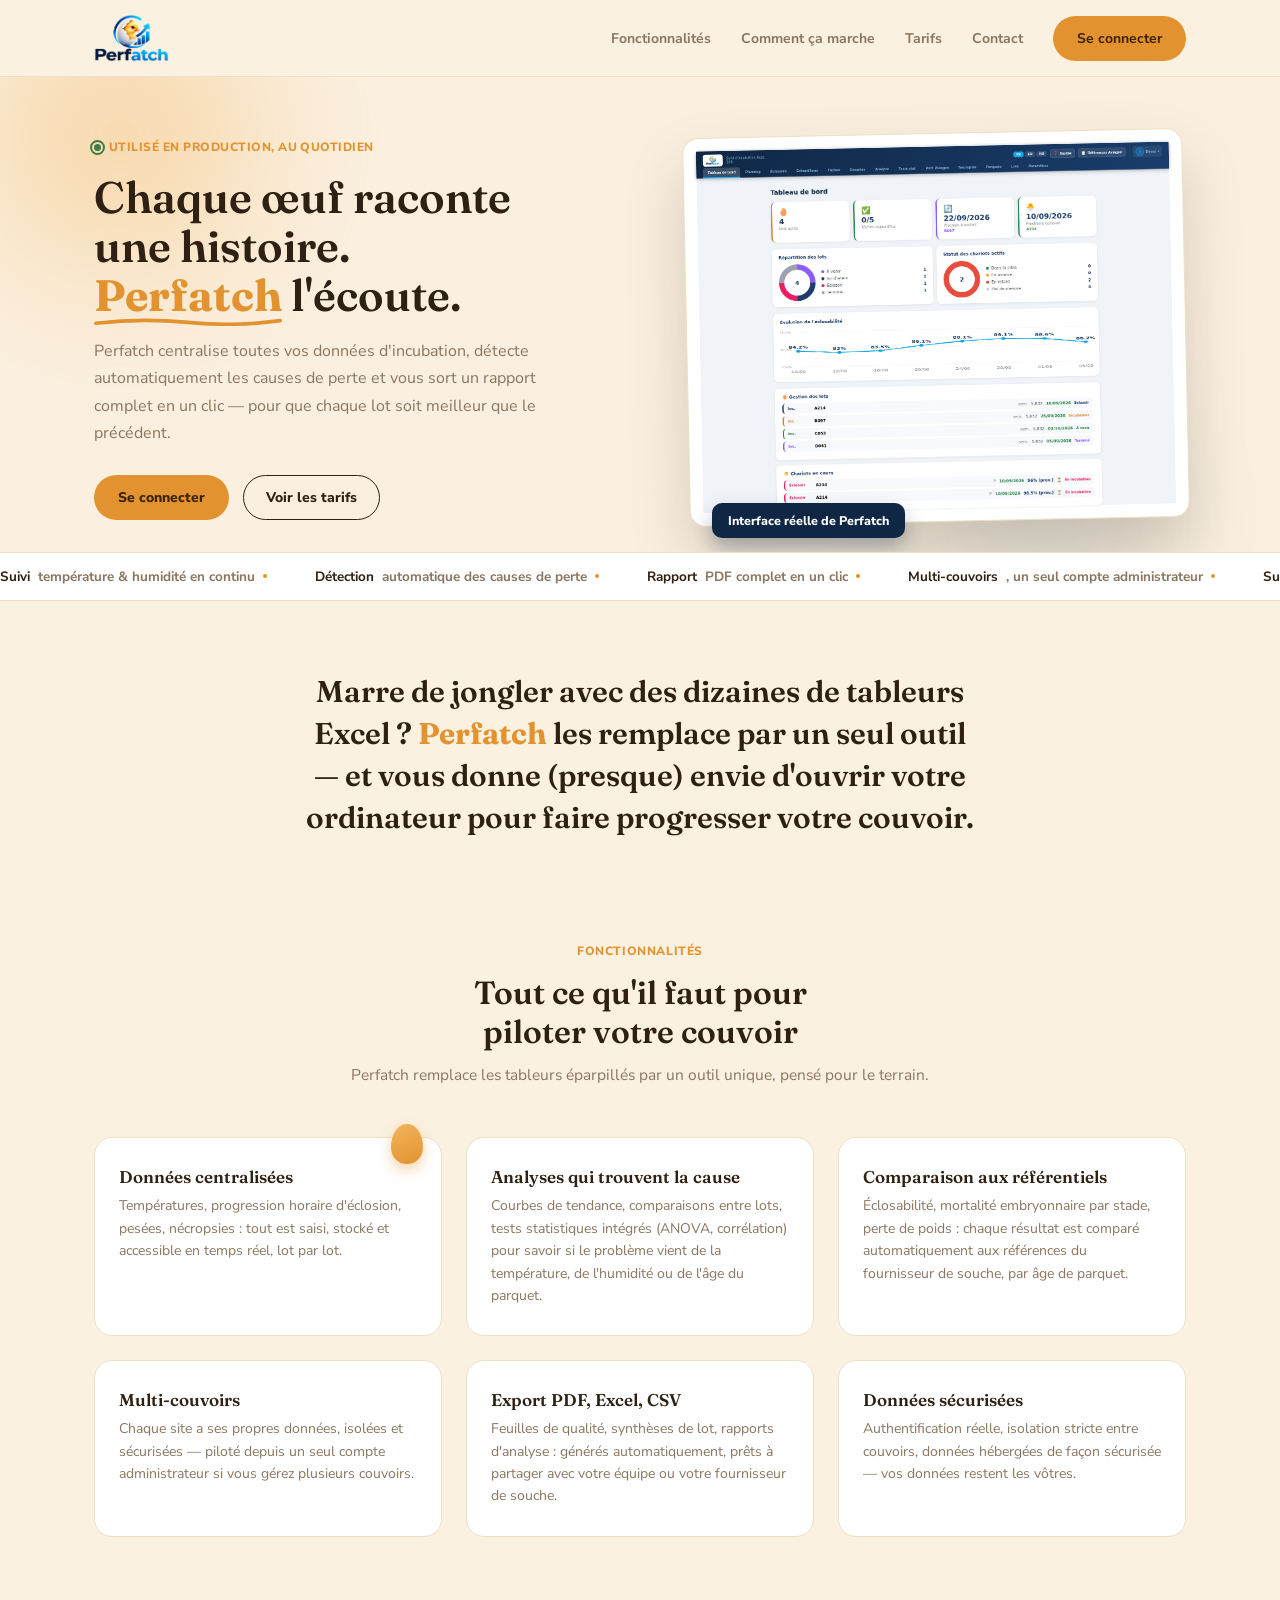
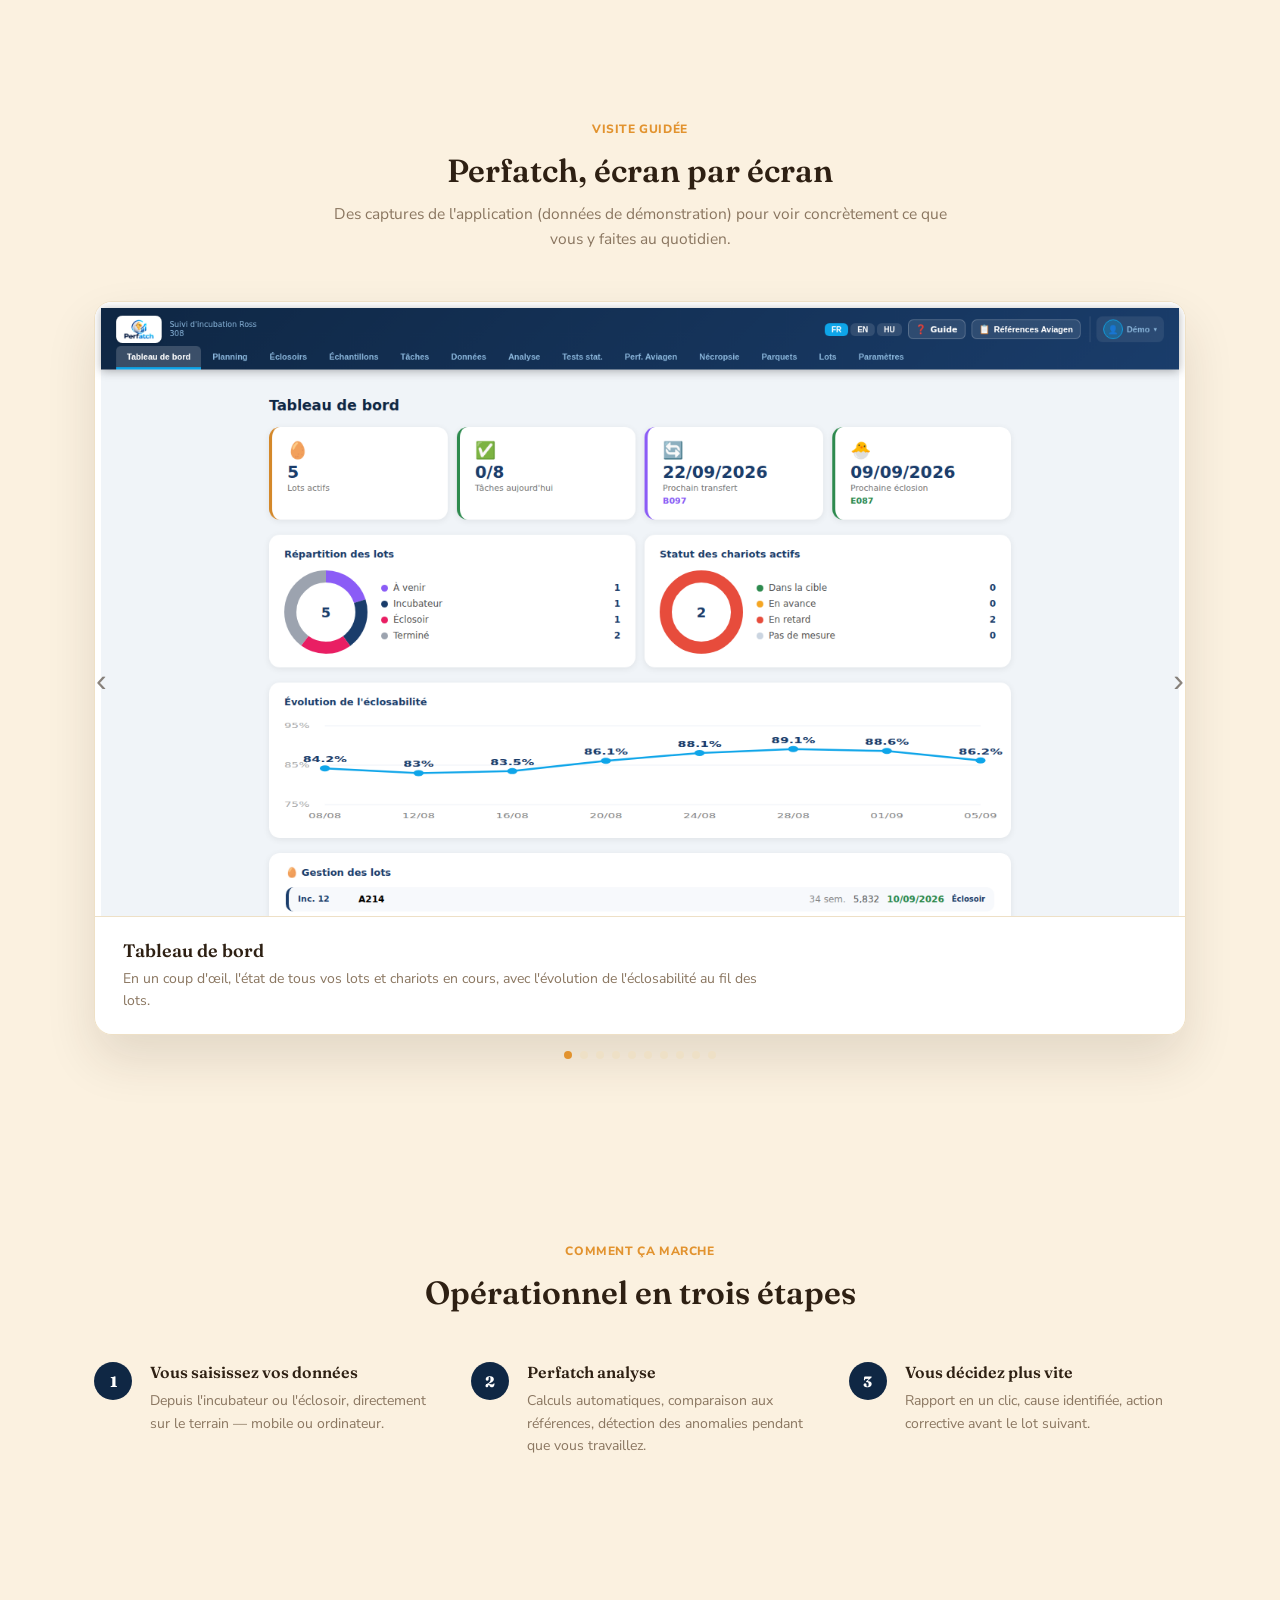
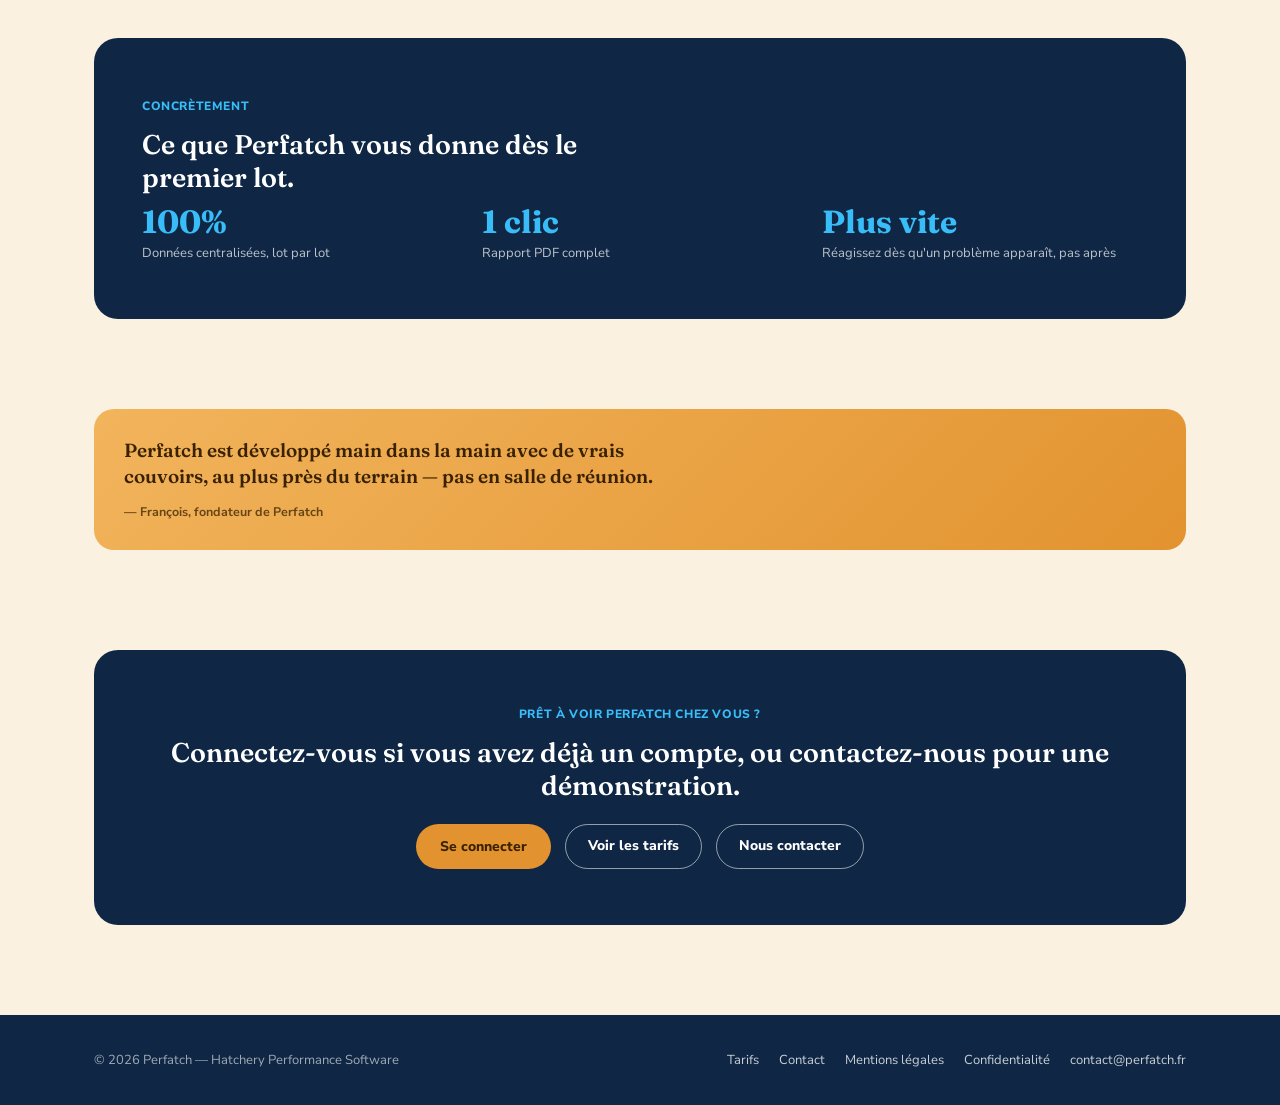
==== commit 2a20cac3: "Galerie de 10 captures d'écran de l'appli + fond du hero au bon format - Carrousel horizontal sous "" ====
--- a/index.html
+++ b/index.html
@@ -38,7 +38,25 @@
   .band .stat b{display:block;font-family:'Fraunces',serif;font-weight:700;font-size:32px;color:var(--cyan);}
   .band .stat span{font-size:13px;color:rgba(255,255,255,0.72);}
 
+  .gallery{position:relative;}
+  .gallery-viewport{overflow:hidden;border-radius:18px;border:1px solid var(--line);box-shadow:0 24px 50px rgba(46,32,19,0.12);}
+  .gallery-track{display:flex;transition:transform .5s cubic-bezier(.22,.61,.36,1);}
+  .gallery-slide{flex:0 0 100%;background:var(--surface);}
+  .gallery-slide img{width:100%;display:block;border-bottom:1px solid var(--line);}
+  .gallery-caption{padding:22px 28px;}
+  .gallery-caption h3{margin:0 0 6px 0;font-size:18px;font-weight:600;}
+  .gallery-caption p{margin:0;color:var(--sub);font-size:14px;line-height:1.6;max-width:640px;}
+  .gallery-arrow{position:absolute;top:0;bottom:0;width:56px;border:none;background:transparent;color:var(--ink);font-size:32px;cursor:pointer;display:flex;align-items:center;justify-content:center;opacity:.55;transition:opacity .15s;}
+  .gallery-arrow:hover{opacity:1;}
+  .gallery-prev{left:-4px;justify-content:flex-start;}
+  .gallery-next{right:-4px;justify-content:flex-end;}
+  .gallery-dots{display:flex;justify-content:center;gap:8px;margin-top:16px;}
+  .gallery-dots button{width:8px;height:8px;border-radius:50%;border:none;background:var(--line);cursor:pointer;padding:0;}
+  .gallery-dots button.active{background:var(--amber);}
+
   @media (max-width:860px){
+    .gallery-arrow{width:40px;font-size:26px;}
+    .gallery-caption{padding:18px 20px;}
     .hero{padding-top:230px;}
     .hero-video{position:absolute;top:0;left:0;width:100%;height:230px;object-fit:cover;object-position:center 45%;transform:none;}
     .hero-overlay{height:230px;background:linear-gradient(to bottom, rgba(251,241,224,0.25) 0%, rgba(251,241,224,0.55) 65%, var(--bg) 100%);}
@@ -151,6 +169,65 @@
   </div>
 </section>
 
+<section id="visite">
+  <div class="wrap">
+    <div class="section-head reveal">
+      <span class="eyebrow">Visite guidée</span>
+      <h2>Perfatch, écran par écran</h2>
+      <p>Des captures de l'application (données de démonstration) pour voir concrètement ce que vous y faites au quotidien.</p>
+    </div>
+    <div class="gallery reveal">
+      <div class="gallery-viewport">
+        <div class="gallery-track" id="galleryTrack">
+          <div class="gallery-slide">
+            <img src="/assets/screenshots/gallery/01-dashboard.png" alt="Tableau de bord Perfatch" />
+            <div class="gallery-caption"><h3>Tableau de bord</h3><p>En un coup d'œil, l'état de tous vos lots et chariots en cours, avec l'évolution de l'éclosabilité au fil des lots.</p></div>
+          </div>
+          <div class="gallery-slide">
+            <img src="/assets/screenshots/gallery/02-lots.png" alt="Création d'un lot" />
+            <div class="gallery-caption"><h3>Création d'un lot</h3><p>Renseignez la souche, la date de mise en incubation et le nombre d'œufs : Perfatch calcule seul les dates de transfert et d'éclosion.</p></div>
+          </div>
+          <div class="gallery-slide">
+            <img src="/assets/screenshots/gallery/03-planning.png" alt="Planning" />
+            <div class="gallery-caption"><h3>Planning</h3><p>Toutes les échéances du mois — mises en incubation, transferts, éclosions, tâches — sur un seul calendrier.</p></div>
+          </div>
+          <div class="gallery-slide">
+            <img src="/assets/screenshots/gallery/04-tasks.png" alt="Tâches du jour" />
+            <div class="gallery-caption"><h3>Tâches du jour</h3><p>La liste de ce qu'il y a à faire aujourd'hui, triée par heure, pour ne rien oublier sur le terrain.</p></div>
+          </div>
+          <div class="gallery-slide">
+            <img src="/assets/screenshots/gallery/05-window.png" alt="Saisie fenêtre d'éclosion à 0h" />
+            <div class="gallery-caption"><h3>Saisie à 0h, casier par casier</h3><p>Le comptage du jour de l'éclosion, casier par casier, saisi en quelques secondes depuis le terrain.</p></div>
+          </div>
+          <div class="gallery-slide">
+            <img src="/assets/screenshots/gallery/06-analyse.png" alt="Analyse comparative" />
+            <div class="gallery-caption"><h3>Analyse</h3><p>Comparez plusieurs chariots ou lots sur une même courbe pour repérer un écart avant qu'il ne coûte cher.</p></div>
+          </div>
+          <div class="gallery-slide">
+            <img src="/assets/screenshots/gallery/07-tests.png" alt="Tests statistiques" />
+            <div class="gallery-caption"><h3>Tests statistiques</h3><p>Un test ANOVA en un clic pour savoir si un écart entre groupes est vraiment significatif, ou juste du bruit.</p></div>
+          </div>
+          <div class="gallery-slide">
+            <img src="/assets/screenshots/gallery/08-aviagen.png" alt="Comparaison Ross 308" />
+            <div class="gallery-caption"><h3>Comparaison Ross 308</h3><p>Chaque indicateur du lot comparé automatiquement aux références du fournisseur de souche.</p></div>
+          </div>
+          <div class="gallery-slide">
+            <img src="/assets/screenshots/gallery/09-necropsy.png" alt="Analyse nécropsie" />
+            <div class="gallery-caption"><h3>Nécropsie</h3><p>La répartition des causes de mortalité embryonnaire, mise en regard des références Aviagen.</p></div>
+          </div>
+          <div class="gallery-slide">
+            <img src="/assets/screenshots/gallery/10-export.png" alt="Export des données" />
+            <div class="gallery-caption"><h3>Export</h3><p>Choisissez les lots et les colonnes, et générez votre rapport PDF ou Excel en un clic.</p></div>
+          </div>
+        </div>
+      </div>
+      <button class="gallery-arrow gallery-prev" id="galleryPrev" aria-label="Précédent">‹</button>
+      <button class="gallery-arrow gallery-next" id="galleryNext" aria-label="Suivant">›</button>
+      <div class="gallery-dots" id="galleryDots"></div>
+    </div>
+  </div>
+</section>
+
 <section id="comment-ca-marche">
   <div class="wrap">
     <div class="section-head reveal">
@@ -185,7 +262,7 @@
       <div class="stats">
         <div class="stat"><b>100%</b><span>Données centralisées, lot par lot</span></div>
         <div class="stat"><b>1 clic</b><span>Rapport PDF complet</span></div>
-        <div class="stat"><b>Plus vite</b><span>Réagis dès qu'un problème apparaît, pas après</span></div>
+        <div class="stat"><b>Plus vite</b><span>Réagissez dès qu'un problème apparaît, pas après</span></div>
       </div>
     </div>
   </div>
@@ -234,6 +311,46 @@
     heroVideo.playbackRate = 0.25;
     heroVideo.addEventListener('loadedmetadata', function(){ heroVideo.playbackRate = 0.25; });
   }
+
+  (function(){
+    var track = document.getElementById('galleryTrack');
+    if (!track) return;
+    var slides = track.children;
+    var n = slides.length;
+    var dotsWrap = document.getElementById('galleryDots');
+    var dots = [];
+    for (var i = 0; i < n; i++) {
+      var d = document.createElement('button');
+      d.setAttribute('aria-label', 'Aller à la capture ' + (i+1));
+      (function(idx){ d.addEventListener('click', function(){ goTo(idx); }); })(i);
+      dotsWrap.appendChild(d);
+      dots.push(d);
+    }
+    var index = 0;
+    var reduceMotion = window.matchMedia && window.matchMedia('(prefers-reduced-motion: reduce)').matches;
+    var timer = null;
+
+    function render(){
+      track.style.transform = 'translateX(-' + (index * 100) + '%)';
+      dots.forEach(function(d, i){ d.classList.toggle('active', i === index); });
+    }
+    function goTo(i){
+      index = (i + n) % n;
+      render();
+      restart();
+    }
+    function next(){ goTo(index + 1); }
+    function prev(){ goTo(index - 1); }
+    function restart(){
+      if (timer) clearInterval(timer);
+      if (!reduceMotion) timer = setInterval(next, 4500);
+    }
+
+    document.getElementById('galleryNext').addEventListener('click', next);
+    document.getElementById('galleryPrev').addEventListener('click', prev);
+    render();
+    restart();
+  })();
 </script>
 </body>
 </html>
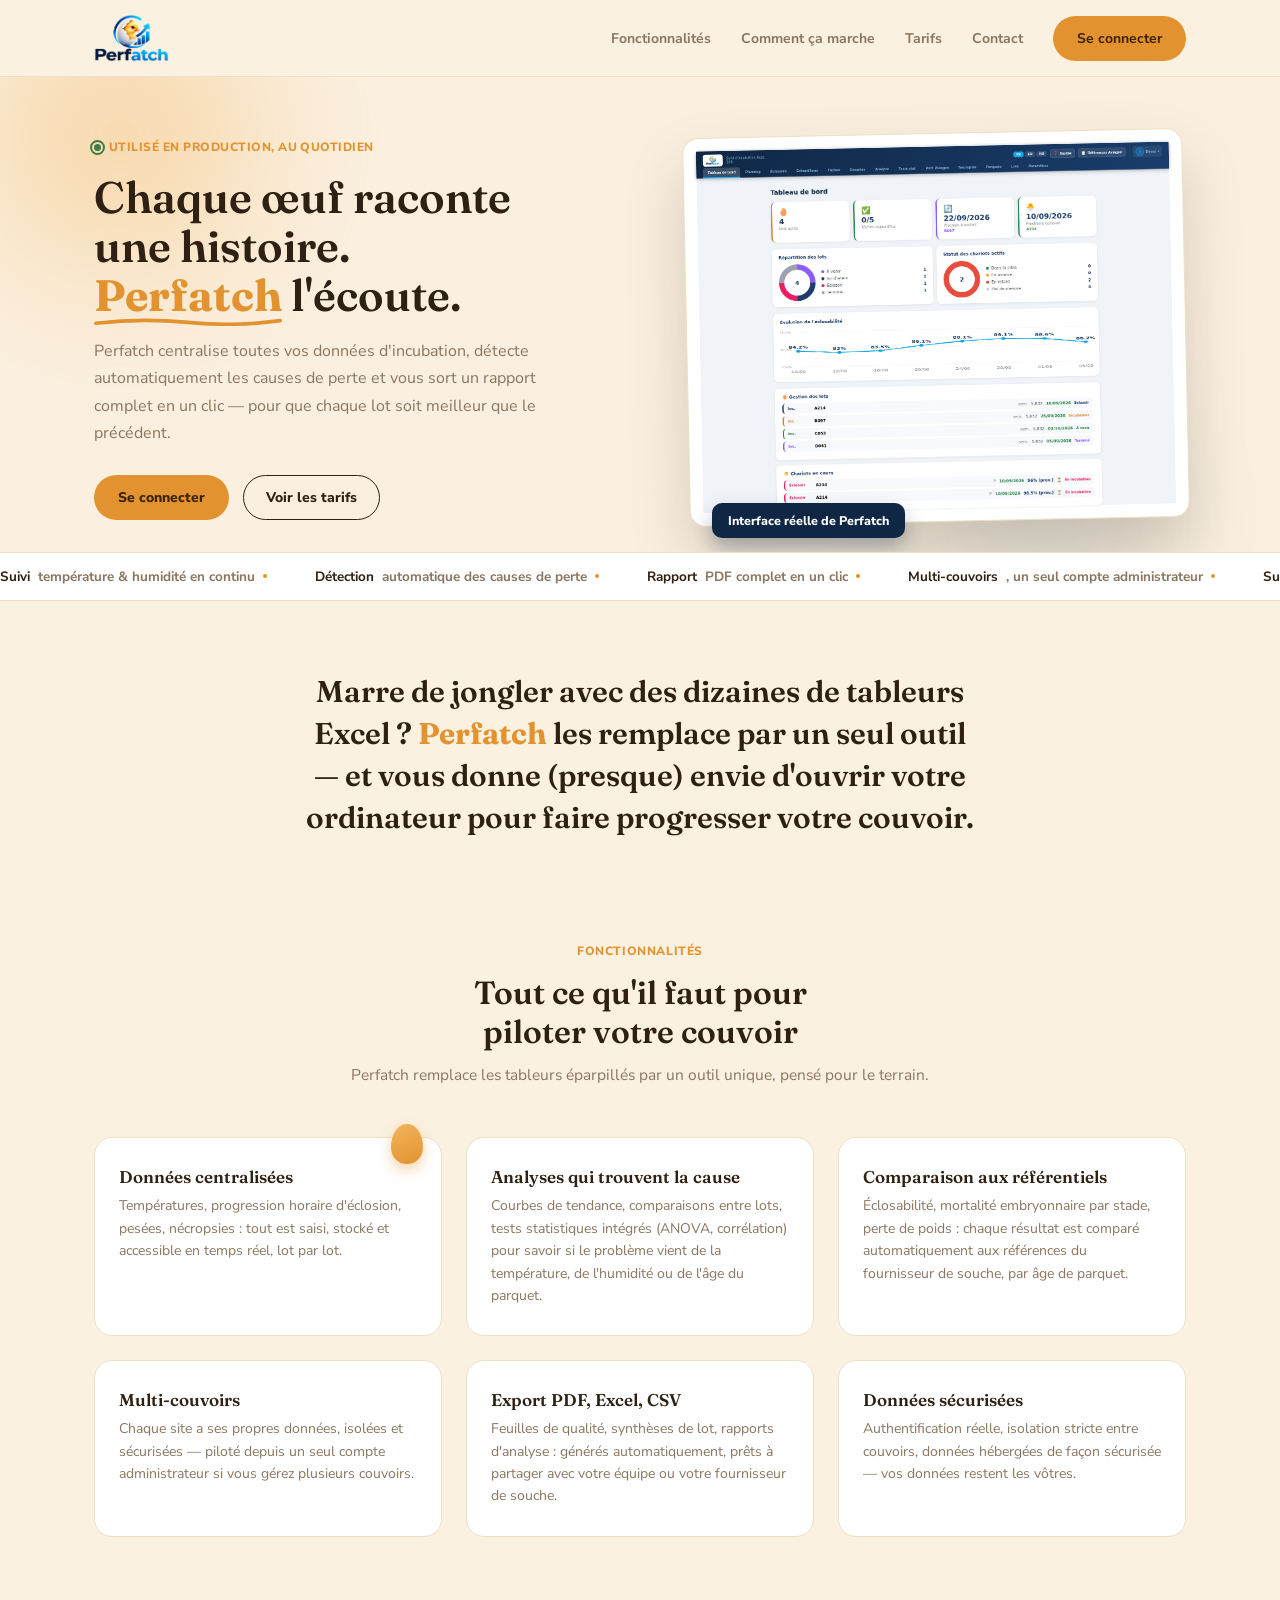
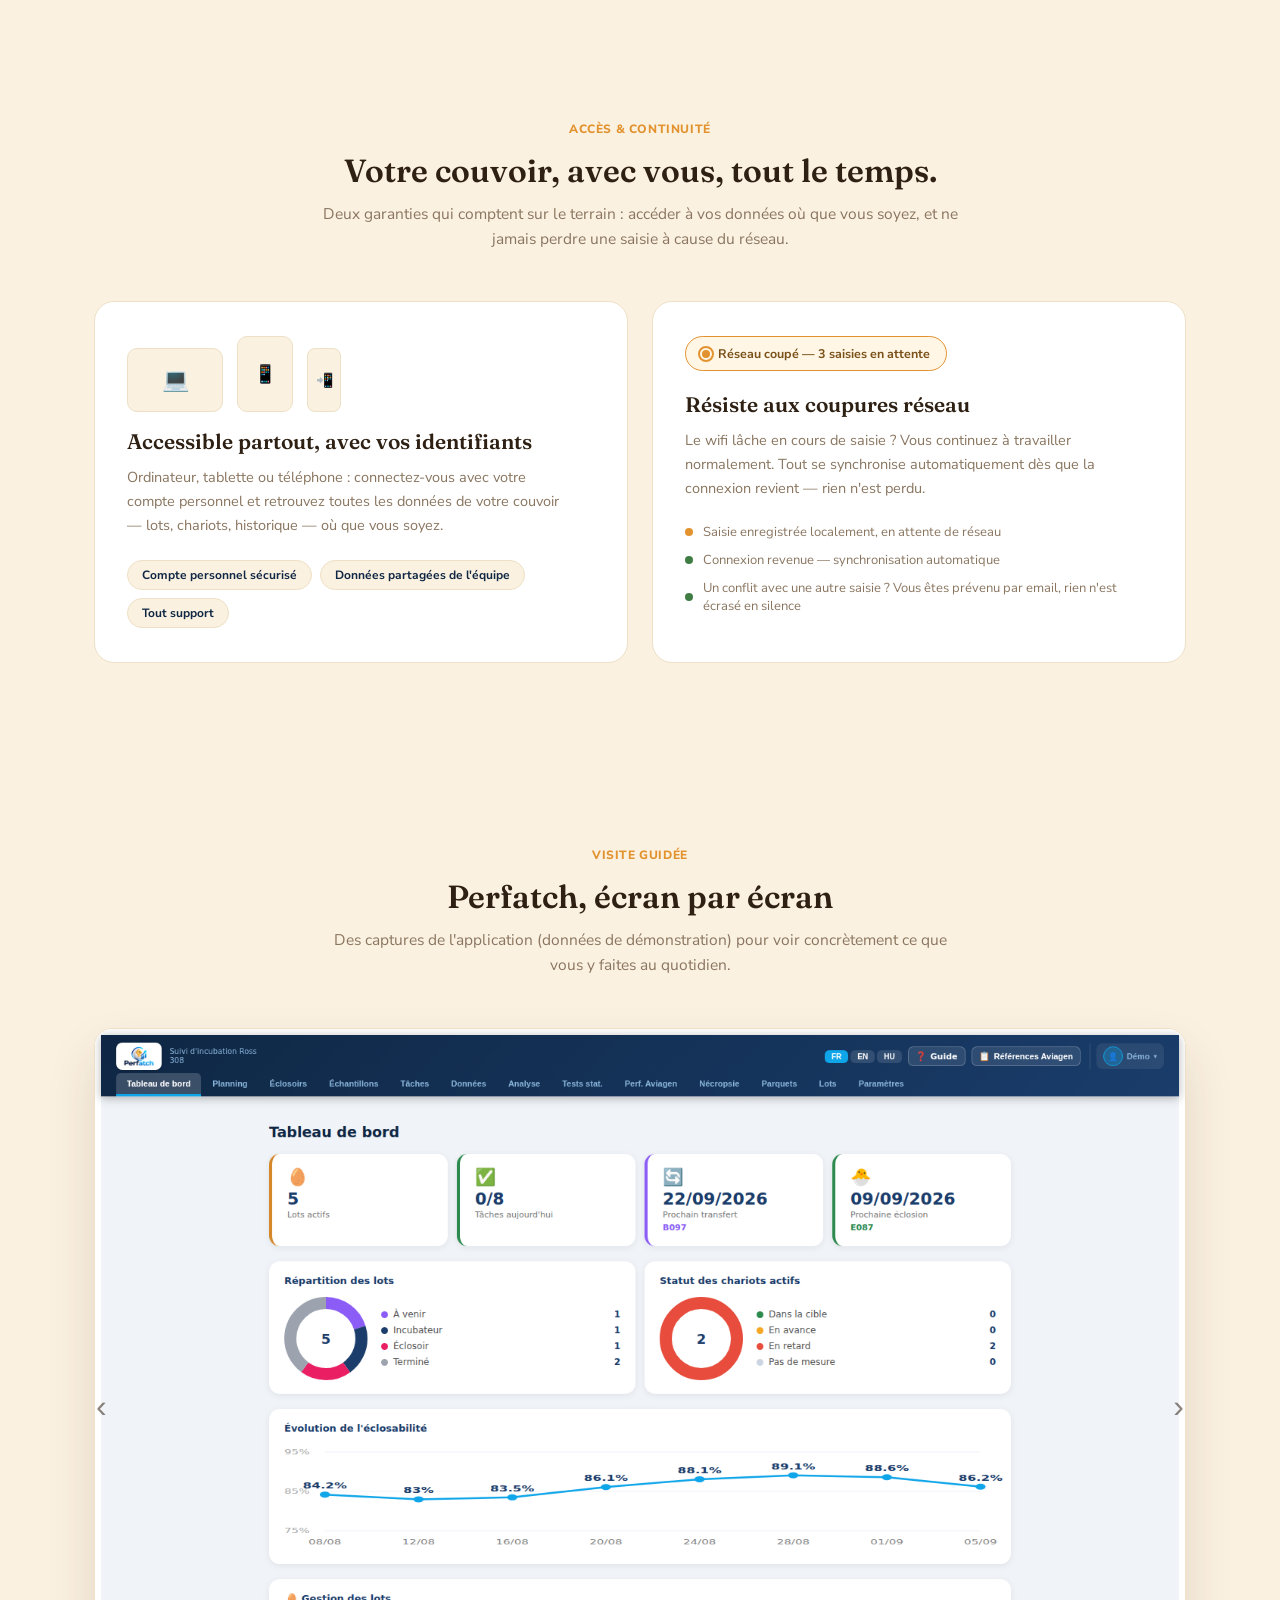
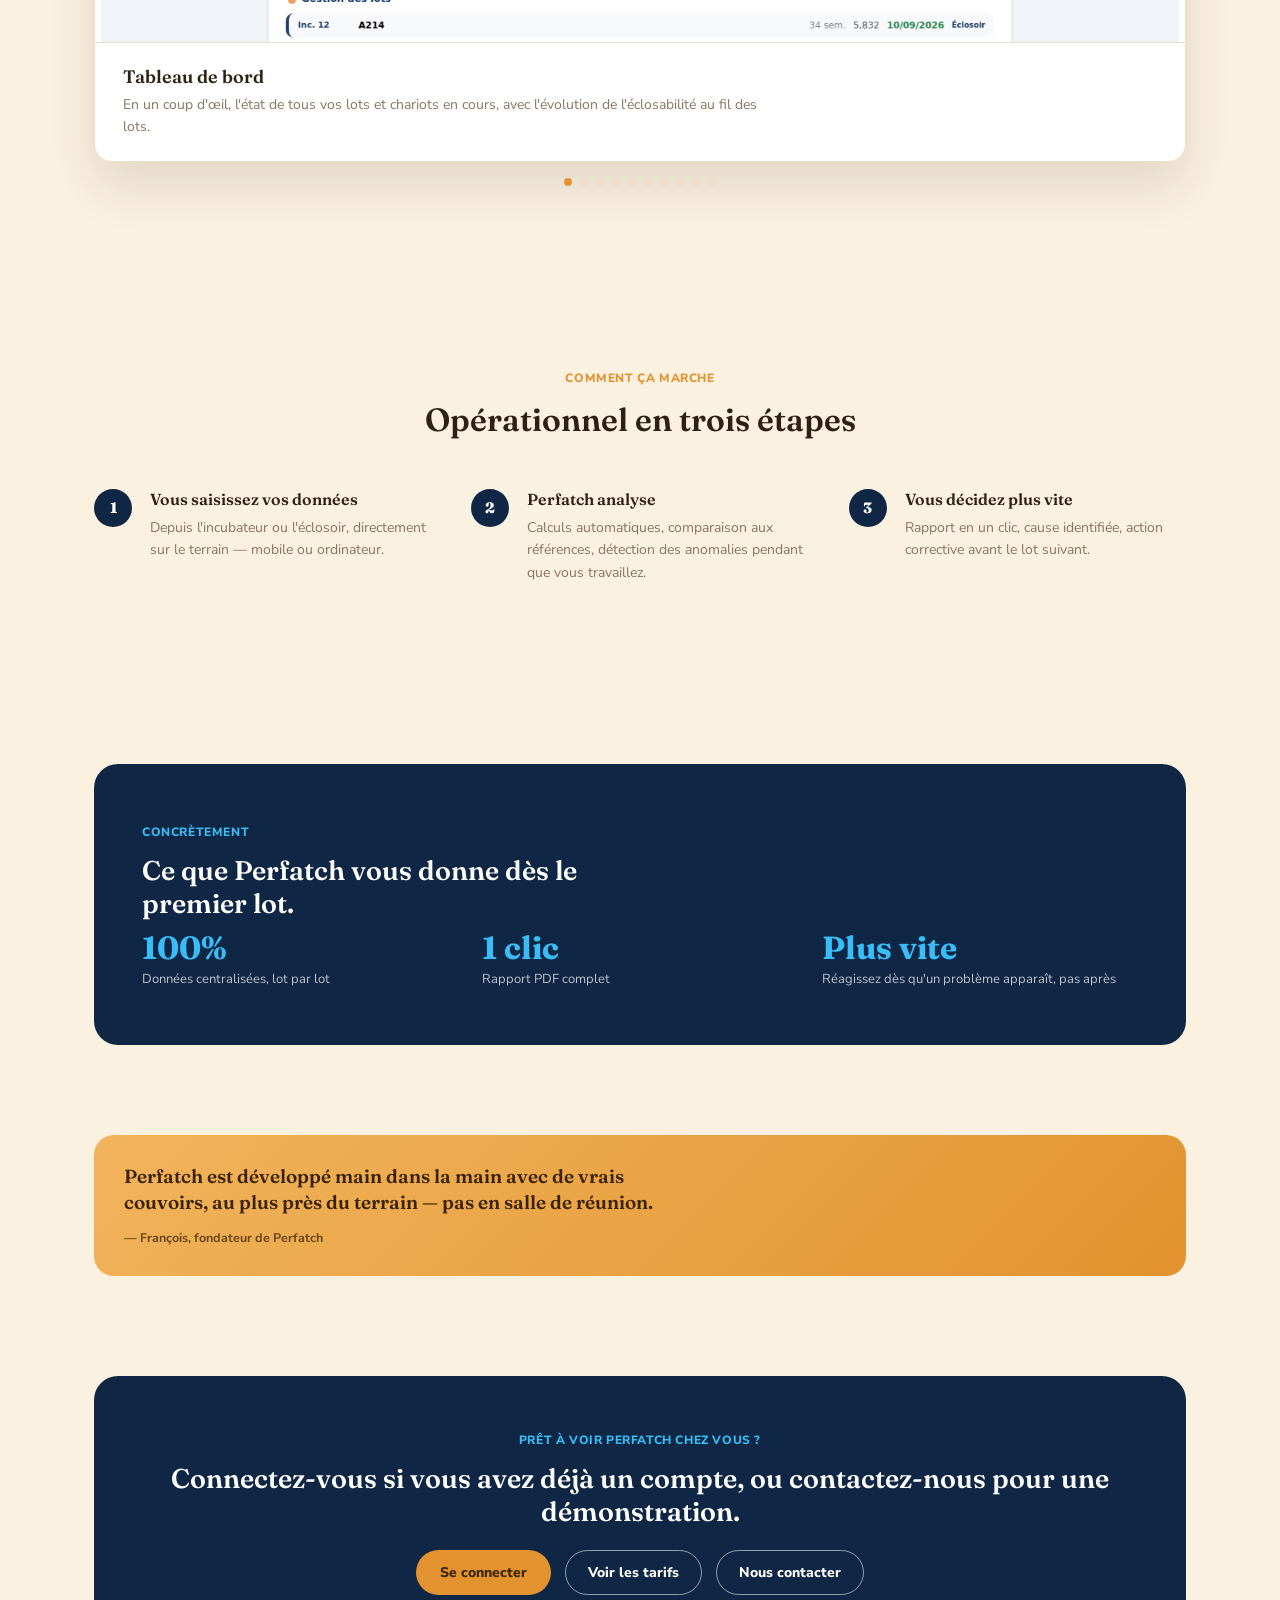
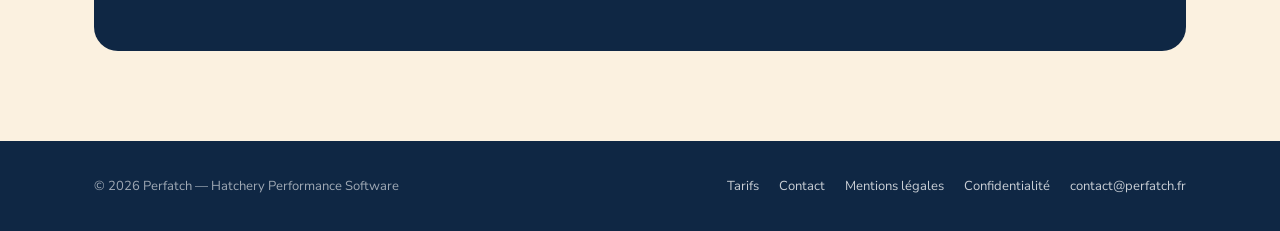
==== commit 105358e3: "Ajoute une section "Accès & continuité" (multi-support + hors connexion) Deux cartes entre Fonctionn" ====
--- a/index.html
+++ b/index.html
@@ -38,6 +38,27 @@
   .band .stat b{display:block;font-family:'Fraunces',serif;font-weight:700;font-size:32px;color:var(--cyan);}
   .band .stat span{font-size:13px;color:rgba(255,255,255,0.72);}
 
+  .bigcards{display:grid;grid-template-columns:1fr 1fr;gap:24px;}
+  .bigcard{background:var(--surface);border:1px solid var(--line);border-radius:20px;padding:34px 32px;}
+  .bigcard h3{font-size:21px;font-weight:600;margin:0 0 12px 0;}
+  .bigcard p{color:var(--sub);font-size:14.5px;line-height:1.65;margin:0 0 22px 0;max-width:440px;}
+  .devices{display:flex;align-items:flex-end;gap:14px;margin-bottom:16px;}
+  .device{background:var(--bg);border:1px solid var(--line);border-radius:10px;display:flex;align-items:center;justify-content:center;color:var(--navy);}
+  .device.laptop{width:96px;height:64px;font-size:22px;}
+  .device.tablet{width:56px;height:76px;font-size:18px;}
+  .device.phone{width:34px;height:64px;font-size:14px;border-radius:8px;}
+  .badge-row{display:flex;gap:8px;flex-wrap:wrap;}
+  .badge{background:var(--bg);border:1px solid var(--line);border-radius:999px;padding:6px 14px;font-size:12px;font-weight:700;color:var(--navy);}
+  .status-pill{display:inline-flex;align-items:center;gap:8px;background:#FFF6E6;border:1px solid var(--amber);border-radius:999px;padding:8px 16px;font-size:12.5px;font-weight:700;color:#7a5219;margin-bottom:20px;}
+  .status-dot{width:8px;height:8px;border-radius:50%;background:var(--amber);position:relative;flex:none;}
+  .status-dot::after{content:"";position:absolute;inset:-4px;border-radius:50%;border:2px solid var(--amber);animation:ping 1.8s ease-out infinite;}
+  .timeline{display:flex;flex-direction:column;gap:10px;}
+  .tl-row{display:flex;align-items:center;gap:10px;font-size:13px;color:var(--sub);}
+  .tl-dot{width:8px;height:8px;border-radius:50%;flex:none;}
+  .tl-dot.on{background:var(--good);}
+  .tl-dot.wait{background:var(--amber);}
+  @media (prefers-reduced-motion: reduce){ .status-dot::after{animation:none;} }
+
   .gallery{position:relative;}
   .gallery-viewport{overflow:hidden;border-radius:18px;border:1px solid var(--line);box-shadow:0 24px 50px rgba(46,32,19,0.12);}
   .gallery-track{display:flex;transition:transform .5s cubic-bezier(.22,.61,.36,1);}
@@ -57,6 +78,7 @@
   @media (max-width:860px){
     .gallery-arrow{width:40px;font-size:26px;}
     .gallery-caption{padding:18px 20px;}
+    .bigcards{grid-template-columns:1fr;}
     .hero{padding-top:230px;}
     .hero-video{position:absolute;top:0;left:0;width:100%;height:230px;object-fit:cover;object-position:center 45%;transform:none;}
     .hero-overlay{height:230px;background:linear-gradient(to bottom, rgba(251,241,224,0.25) 0%, rgba(251,241,224,0.55) 65%, var(--bg) 100%);}
@@ -164,6 +186,43 @@
       <div class="card reveal" style="transition-delay:160ms;">
         <h3>Données sécurisées</h3>
         <p>Authentification réelle, isolation stricte entre couvoirs, données hébergées de façon sécurisée — vos données restent les vôtres.</p>
+      </div>
+    </div>
+  </div>
+</section>
+
+<section id="acces">
+  <div class="wrap">
+    <div class="section-head reveal">
+      <span class="eyebrow">Accès &amp; continuité</span>
+      <h2>Votre couvoir, avec vous, tout le temps.</h2>
+      <p>Deux garanties qui comptent sur le terrain : accéder à vos données où que vous soyez, et ne jamais perdre une saisie à cause du réseau.</p>
+    </div>
+    <div class="bigcards">
+      <div class="bigcard reveal" style="transition-delay:0ms;">
+        <div class="devices">
+          <div class="device laptop">💻</div>
+          <div class="device tablet">📱</div>
+          <div class="device phone">📲</div>
+        </div>
+        <h3>Accessible partout, avec vos identifiants</h3>
+        <p>Ordinateur, tablette ou téléphone : connectez-vous avec votre compte personnel et retrouvez toutes les données de votre couvoir — lots, chariots, historique — où que vous soyez.</p>
+        <div class="badge-row">
+          <span class="badge">Compte personnel sécurisé</span>
+          <span class="badge">Données partagées de l'équipe</span>
+          <span class="badge">Tout support</span>
+        </div>
+      </div>
+
+      <div class="bigcard reveal" style="transition-delay:120ms;">
+        <div class="status-pill"><span class="status-dot"></span>Réseau coupé — 3 saisies en attente</div>
+        <h3>Résiste aux coupures réseau</h3>
+        <p>Le wifi lâche en cours de saisie ? Vous continuez à travailler normalement. Tout se synchronise automatiquement dès que la connexion revient — rien n'est perdu.</p>
+        <div class="timeline">
+          <div class="tl-row"><span class="tl-dot wait"></span>Saisie enregistrée localement, en attente de réseau</div>
+          <div class="tl-row"><span class="tl-dot on"></span>Connexion revenue — synchronisation automatique</div>
+          <div class="tl-row"><span class="tl-dot on"></span>Un conflit avec une autre saisie ? Vous êtes prévenu par email, rien n'est écrasé en silence</div>
+        </div>
       </div>
     </div>
   </div>
@@ -343,7 +402,7 @@
     function prev(){ goTo(index - 1); }
     function restart(){
       if (timer) clearInterval(timer);
-      if (!reduceMotion) timer = setInterval(next, 4500);
+      if (!reduceMotion) timer = setInterval(next, 6000);
     }
 
     document.getElementById('galleryNext').addEventListener('click', next);
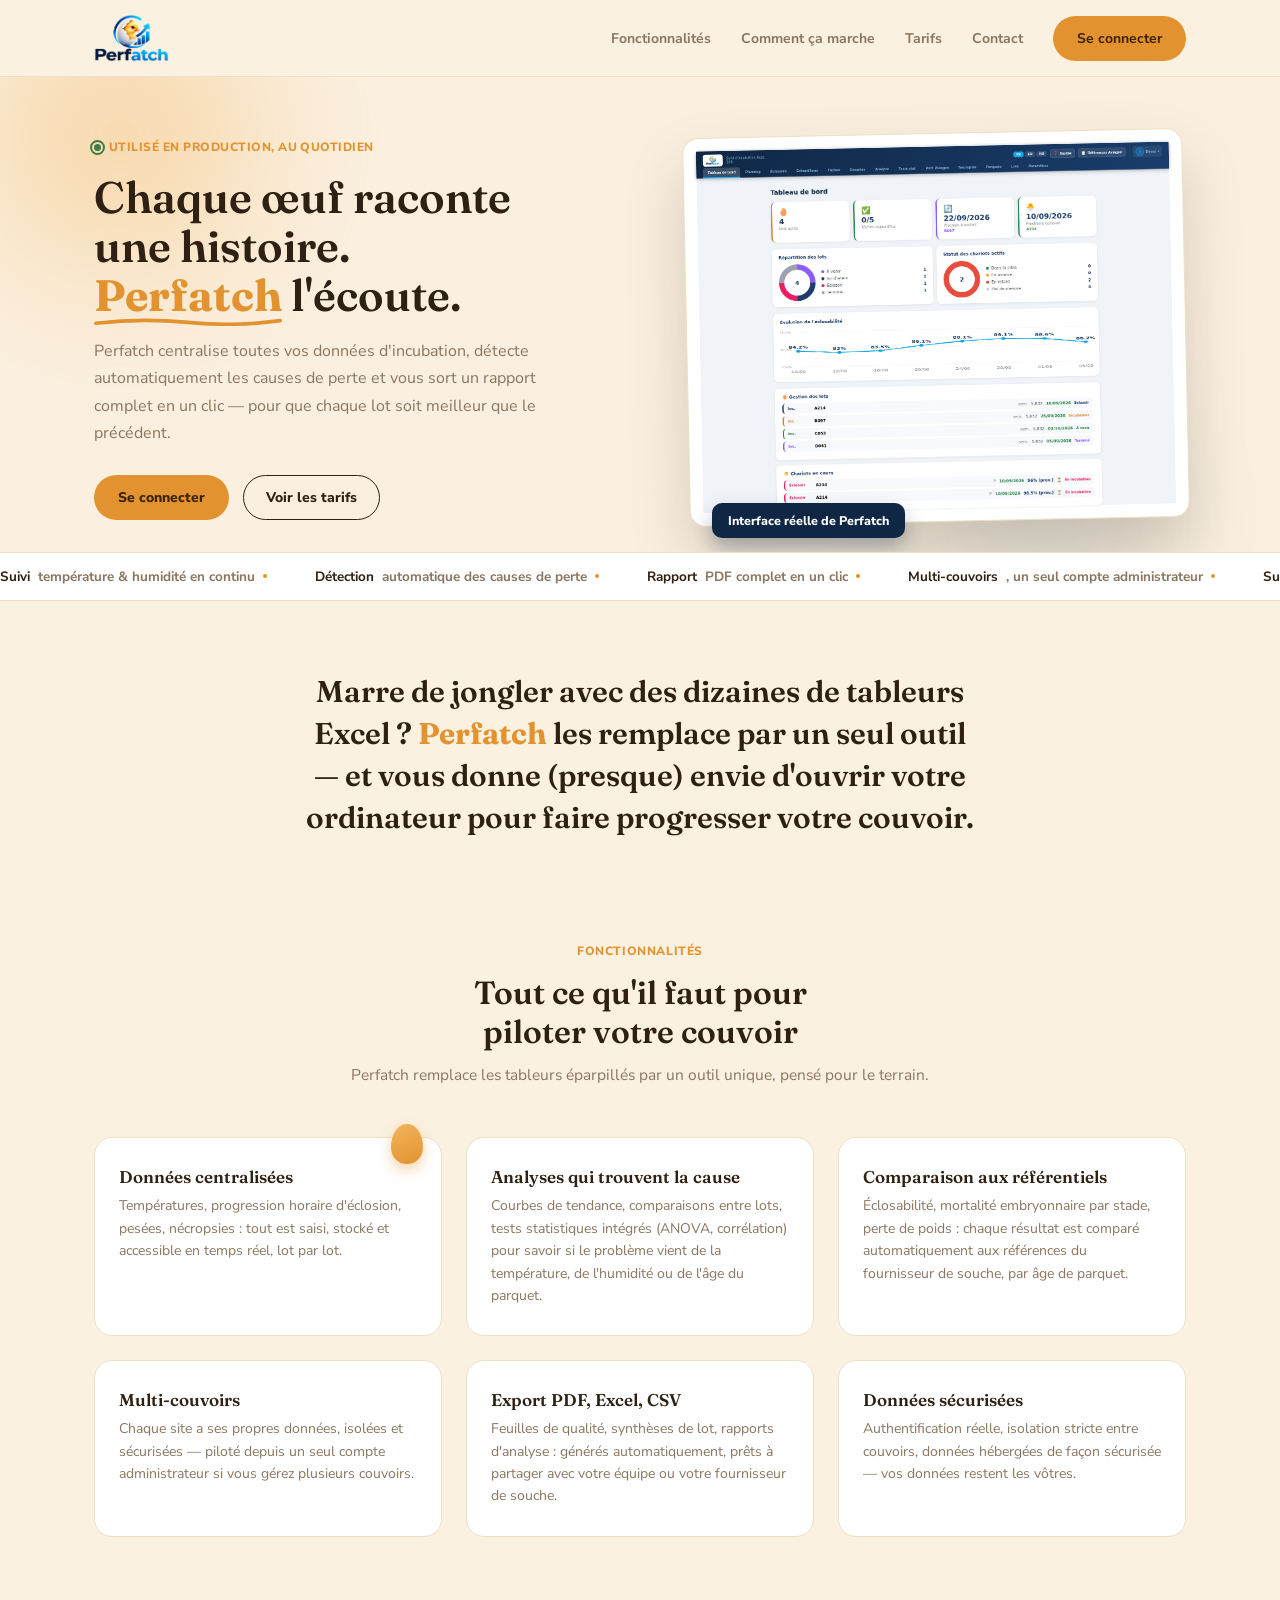
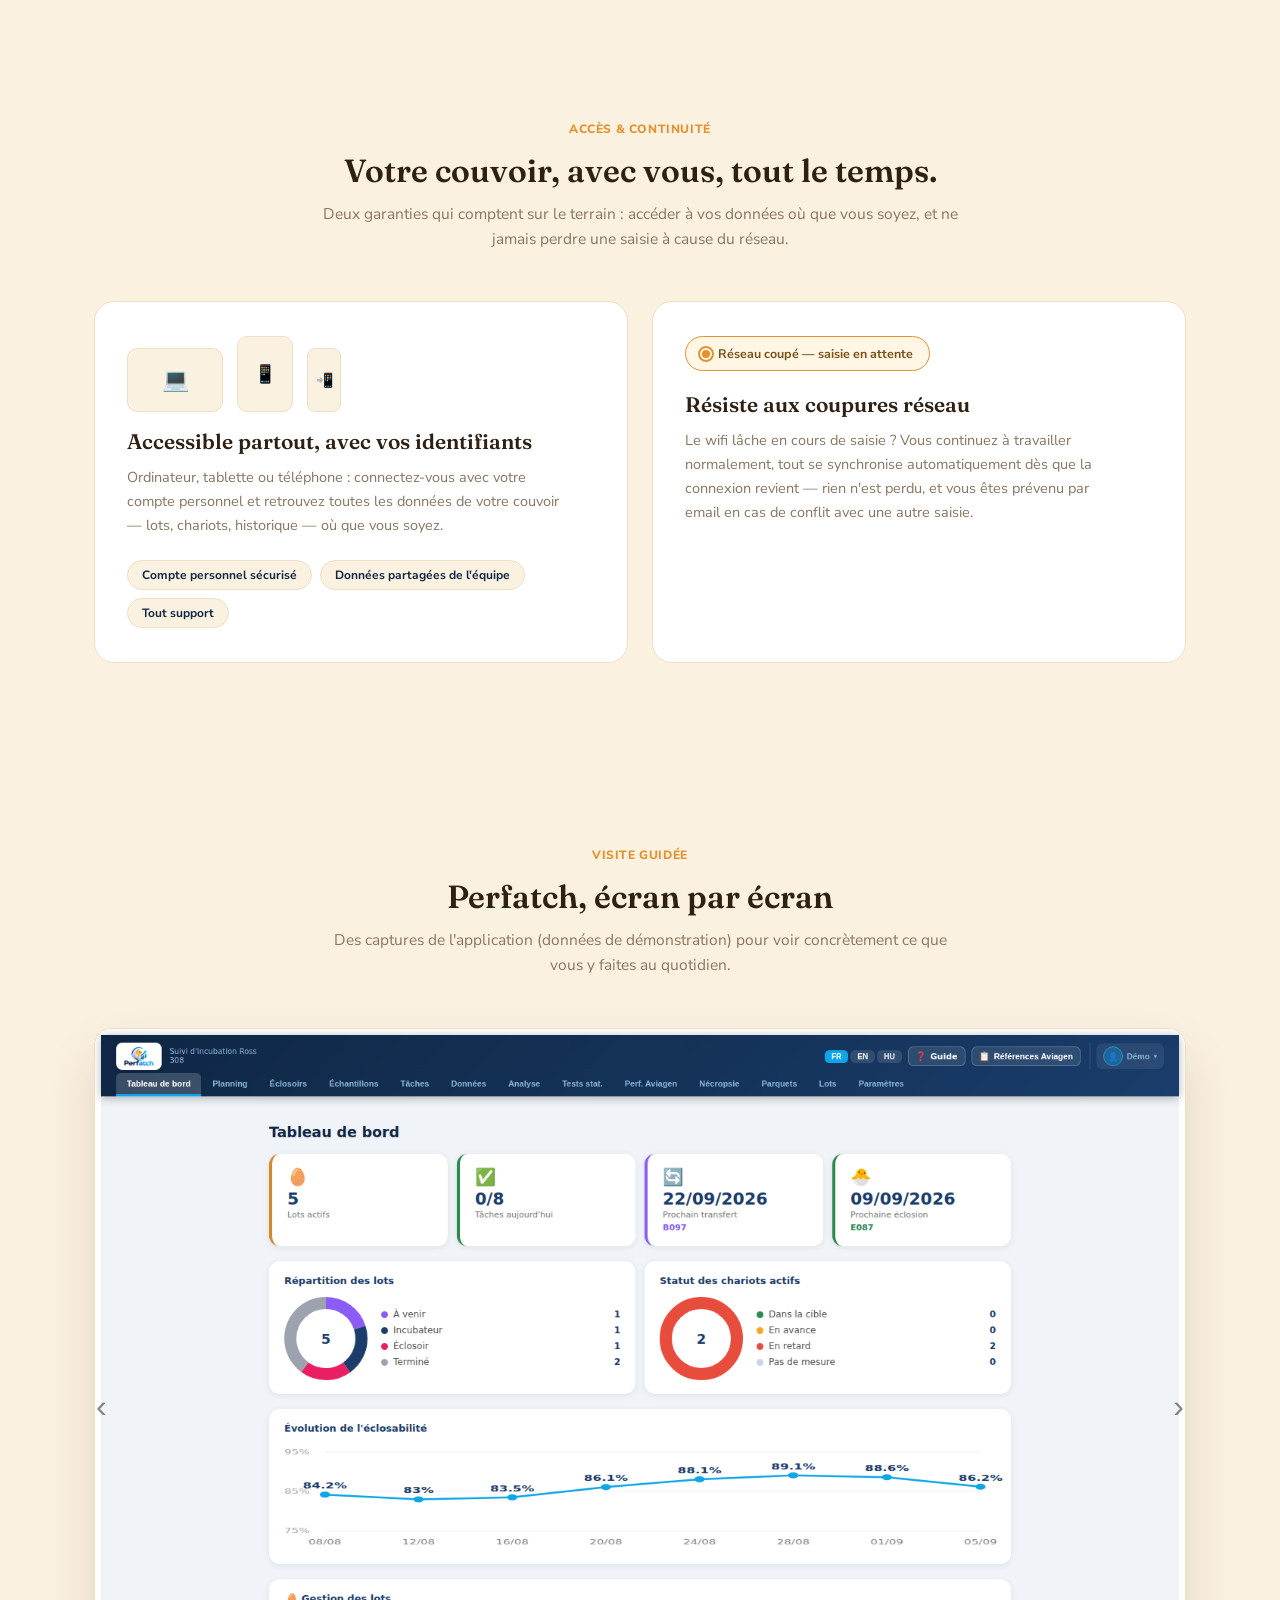
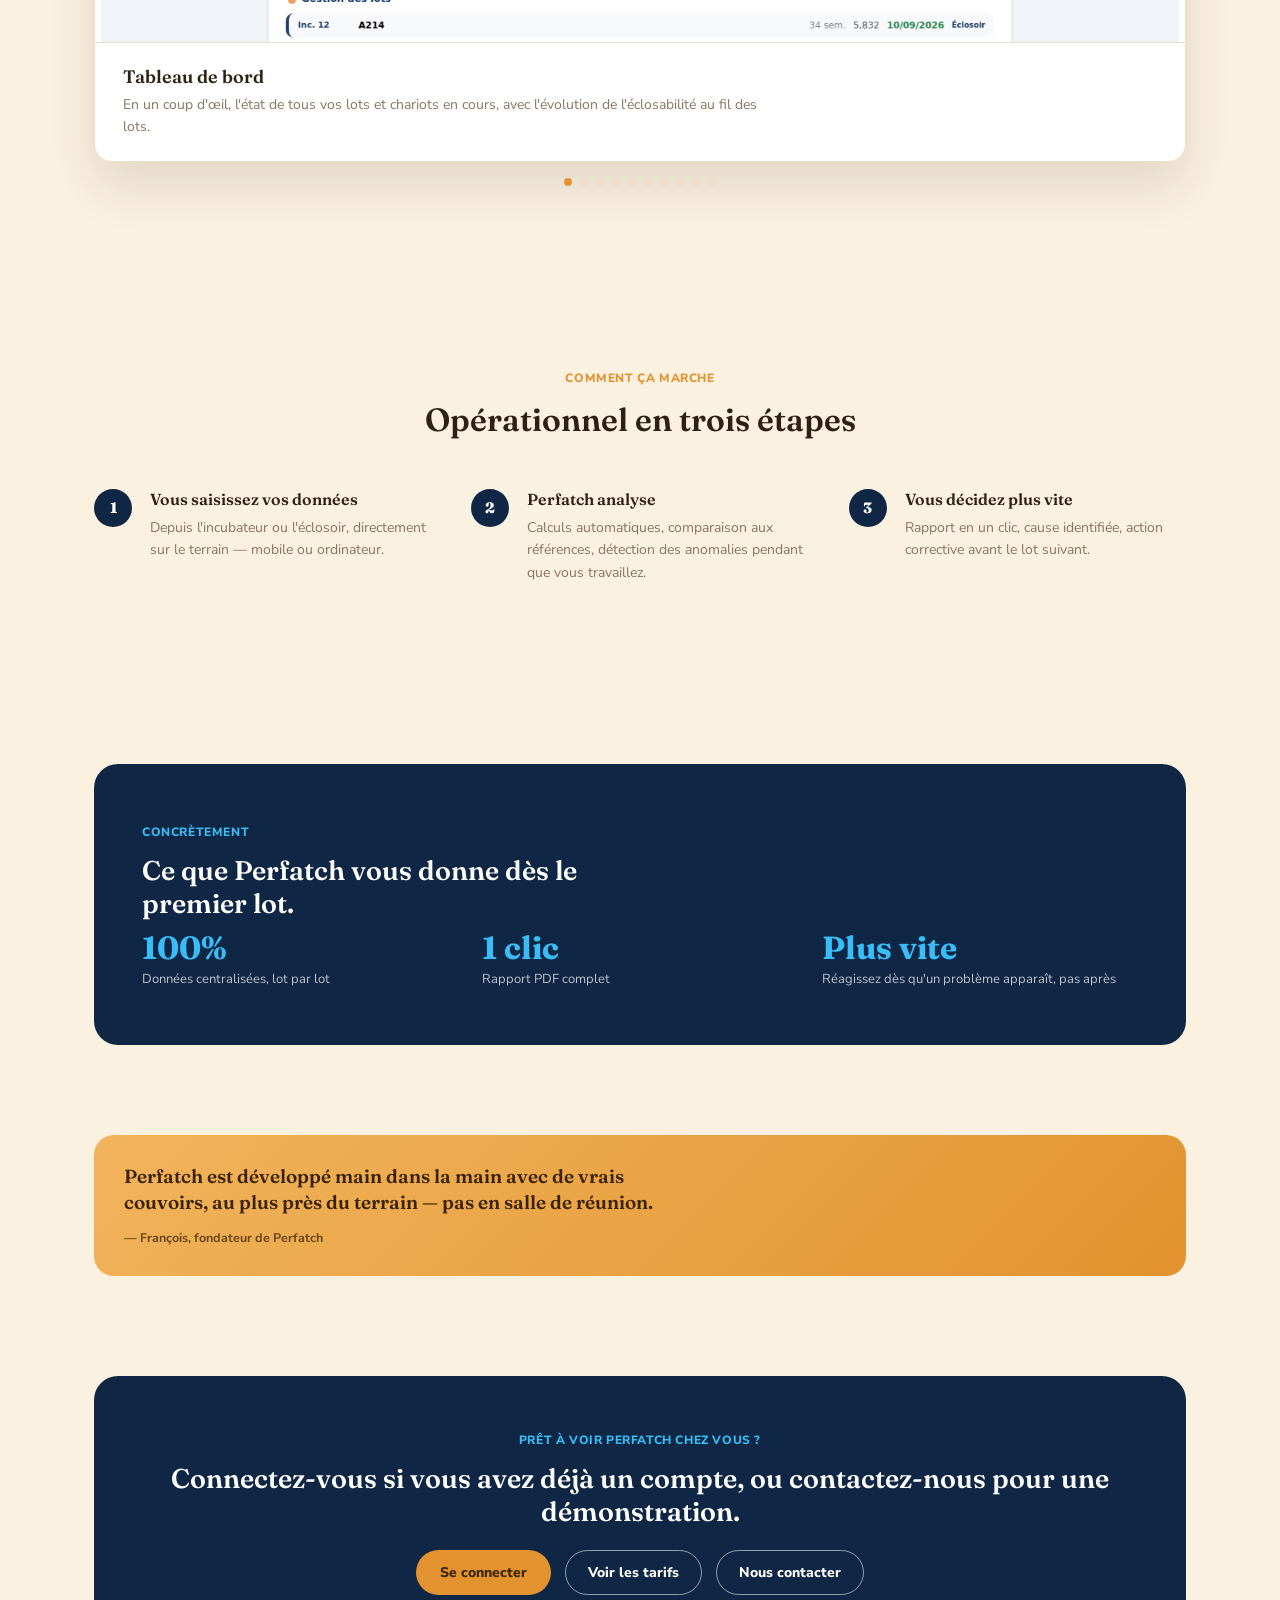
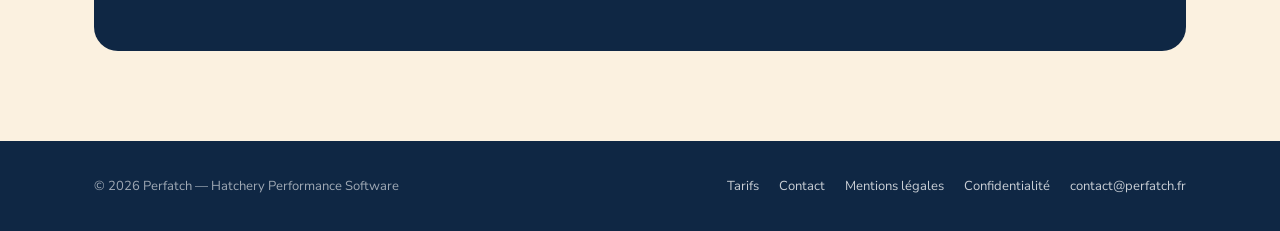
==== commit 0a6ca99b: "Simplifie la carte "Résiste aux coupures réseau" Retire la timeline à 3 lignes (trop lourde), tout t" ====
--- a/index.html
+++ b/index.html
@@ -52,11 +52,6 @@
   .status-pill{display:inline-flex;align-items:center;gap:8px;background:#FFF6E6;border:1px solid var(--amber);border-radius:999px;padding:8px 16px;font-size:12.5px;font-weight:700;color:#7a5219;margin-bottom:20px;}
   .status-dot{width:8px;height:8px;border-radius:50%;background:var(--amber);position:relative;flex:none;}
   .status-dot::after{content:"";position:absolute;inset:-4px;border-radius:50%;border:2px solid var(--amber);animation:ping 1.8s ease-out infinite;}
-  .timeline{display:flex;flex-direction:column;gap:10px;}
-  .tl-row{display:flex;align-items:center;gap:10px;font-size:13px;color:var(--sub);}
-  .tl-dot{width:8px;height:8px;border-radius:50%;flex:none;}
-  .tl-dot.on{background:var(--good);}
-  .tl-dot.wait{background:var(--amber);}
   @media (prefers-reduced-motion: reduce){ .status-dot::after{animation:none;} }
 
   .gallery{position:relative;}
@@ -215,14 +210,9 @@
       </div>
 
       <div class="bigcard reveal" style="transition-delay:120ms;">
-        <div class="status-pill"><span class="status-dot"></span>Réseau coupé — 3 saisies en attente</div>
+        <div class="status-pill"><span class="status-dot"></span>Réseau coupé — saisie en attente</div>
         <h3>Résiste aux coupures réseau</h3>
-        <p>Le wifi lâche en cours de saisie ? Vous continuez à travailler normalement. Tout se synchronise automatiquement dès que la connexion revient — rien n'est perdu.</p>
-        <div class="timeline">
-          <div class="tl-row"><span class="tl-dot wait"></span>Saisie enregistrée localement, en attente de réseau</div>
-          <div class="tl-row"><span class="tl-dot on"></span>Connexion revenue — synchronisation automatique</div>
-          <div class="tl-row"><span class="tl-dot on"></span>Un conflit avec une autre saisie ? Vous êtes prévenu par email, rien n'est écrasé en silence</div>
-        </div>
+        <p>Le wifi lâche en cours de saisie ? Vous continuez à travailler normalement, tout se synchronise automatiquement dès que la connexion revient — rien n'est perdu, et vous êtes prévenu par email en cas de conflit avec une autre saisie.</p>
       </div>
     </div>
   </div>
